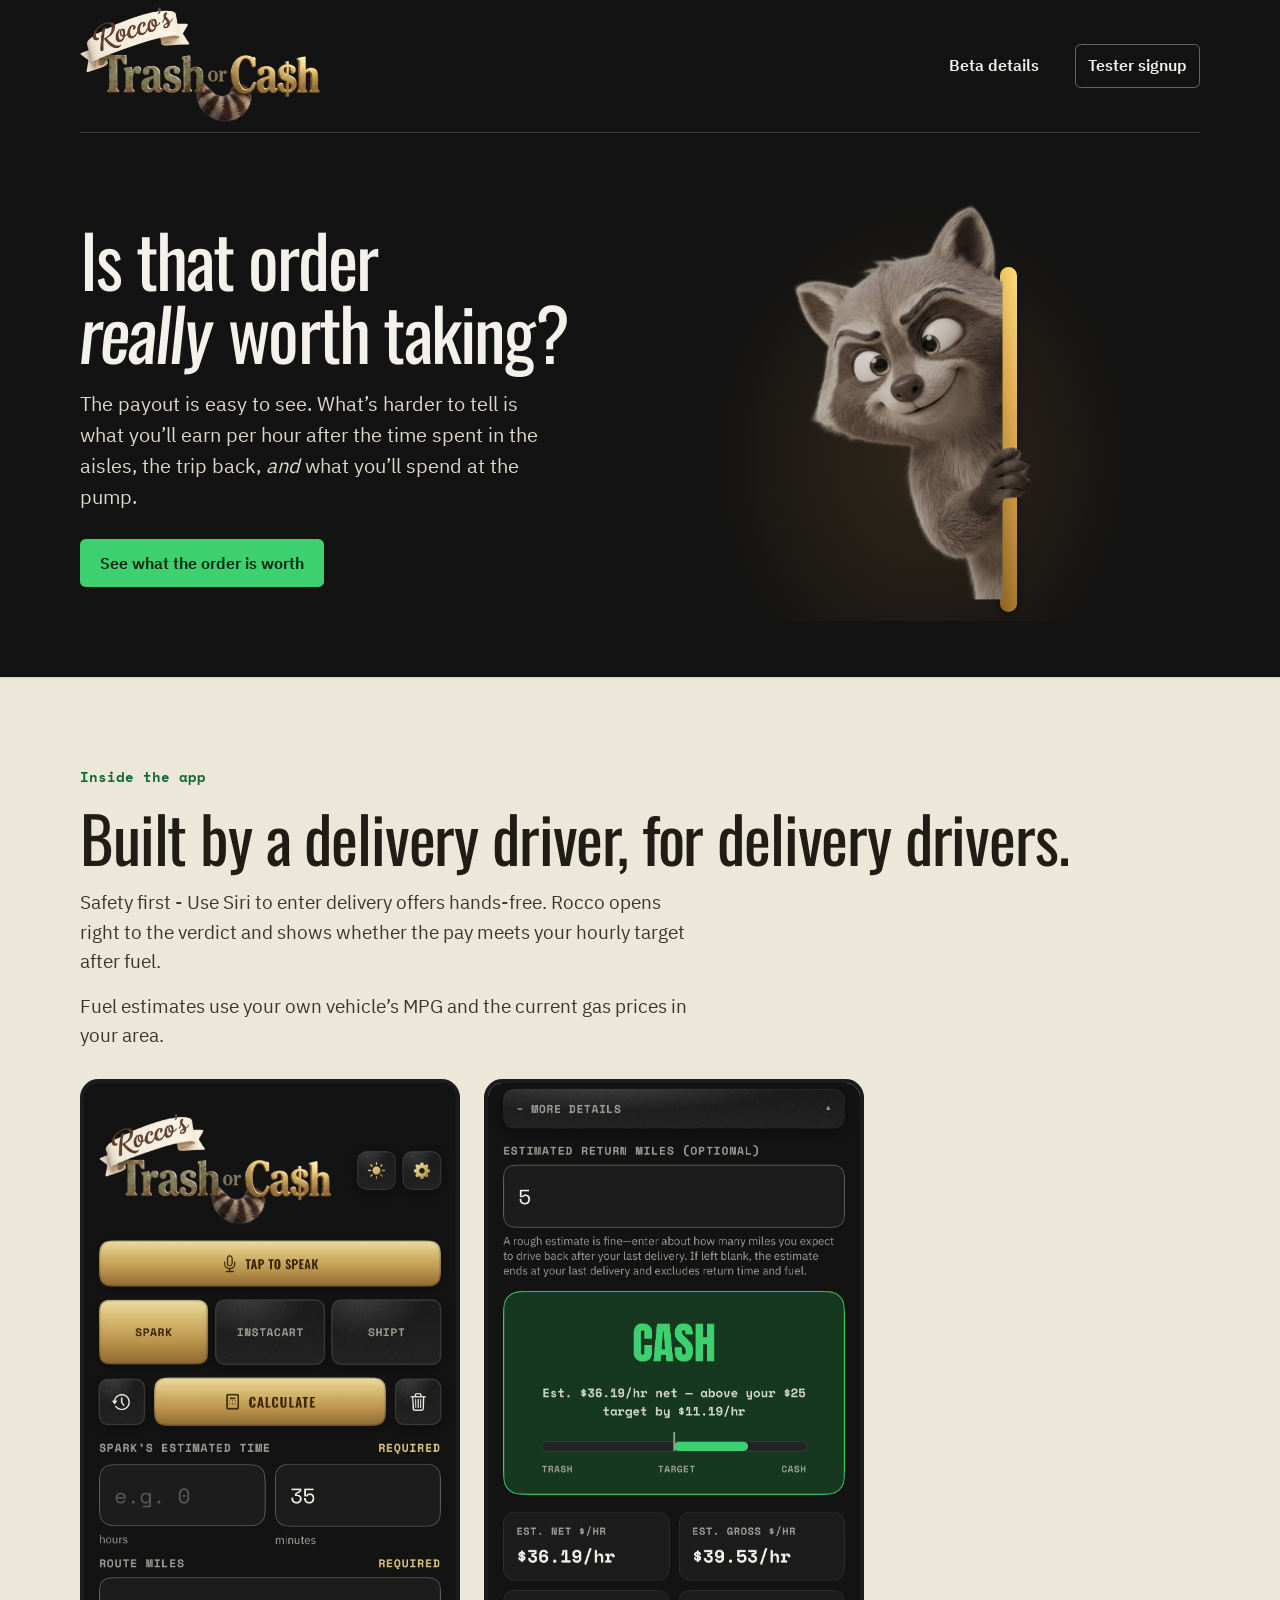
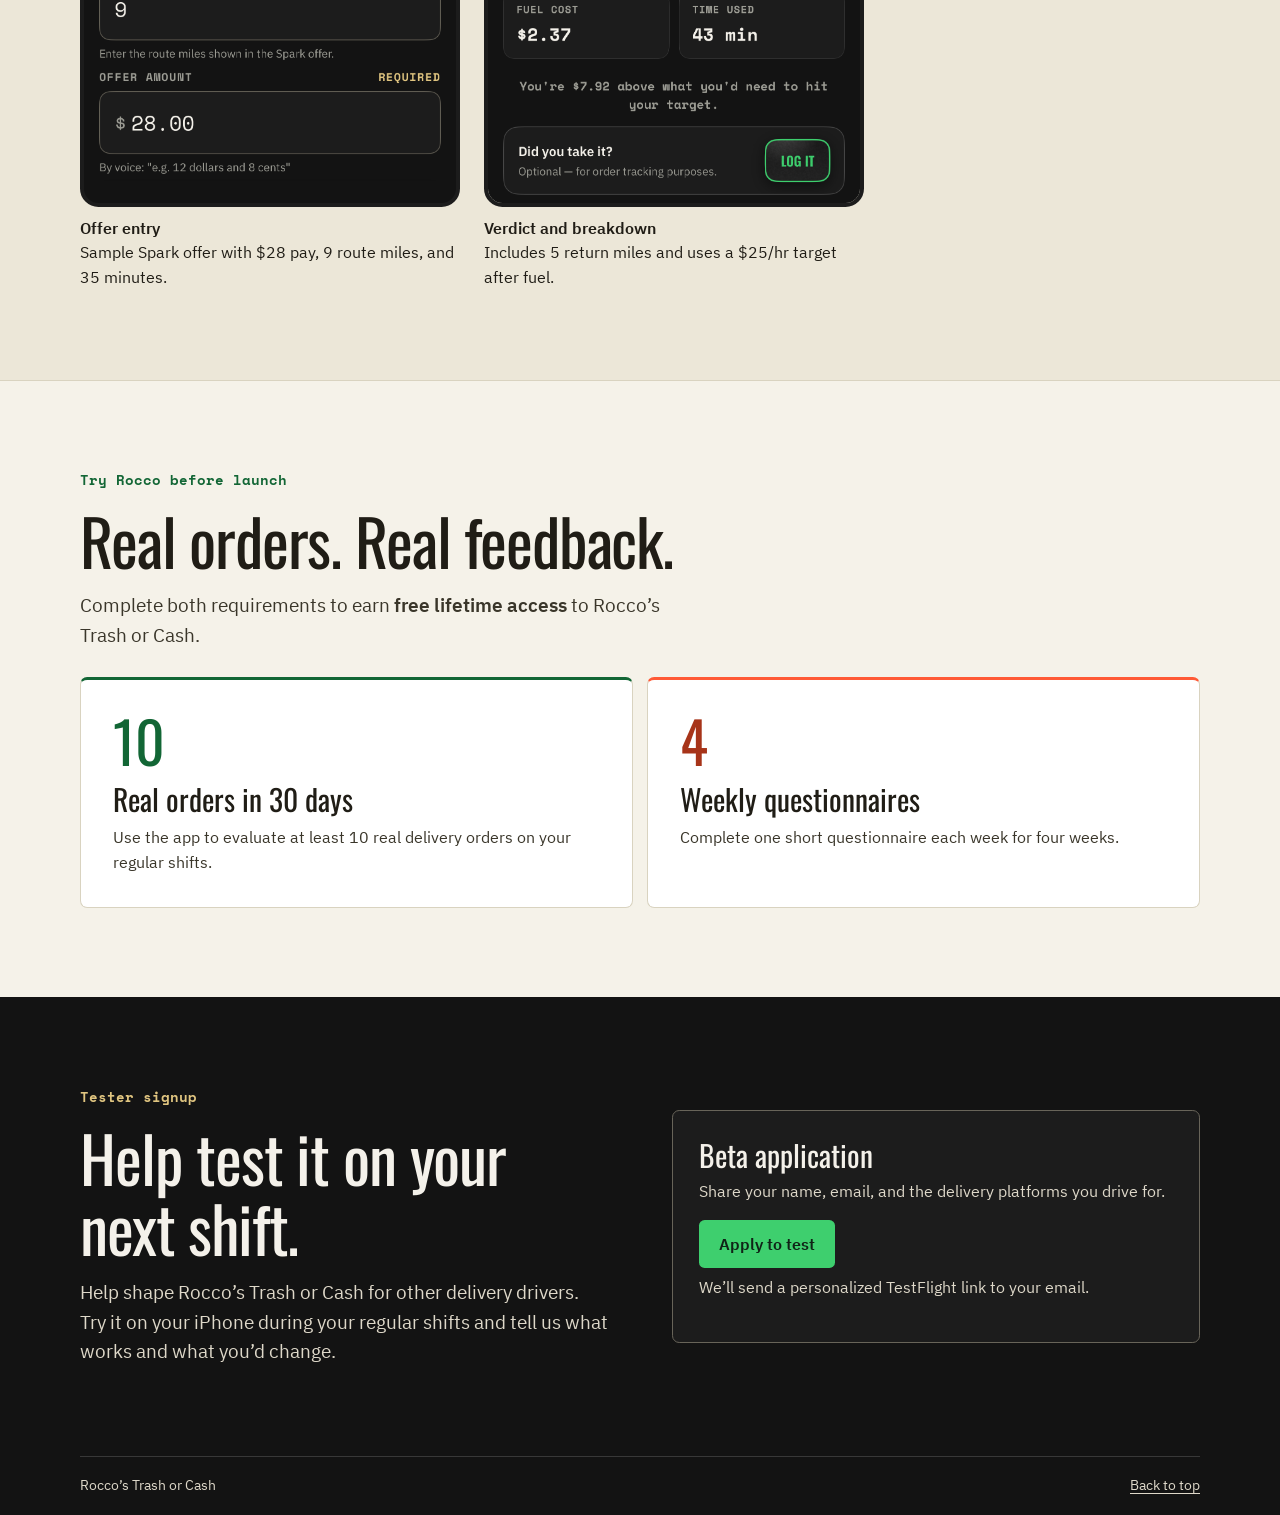
==== index.html @ 28feeef2 "Clarify the beta details navigation link" ====
<!doctype html>
<html lang="en">
<head>
  <meta charset="utf-8">
  <meta name="viewport" content="width=device-width, initial-scale=1">
  <meta name="description" content="Help test Rocco’s Trash or Cash, an iPhone app for delivery drivers weighing which orders are worth taking.">
  <meta name="theme-color" content="#131313">
  <link rel="icon" href="./rocco-avatar.png">
  <link rel="stylesheet" href="./styles.css">
  <title>Rocco’s Trash or Cash | iPhone Test Program</title>
</head>
<body>
  <a class="skip" href="#main">Skip to content</a>
  <header class="dark">
    <div class="wrap top">
      <a href="./" class="brand"><img src="./wordmark.png" width="902" height="441" alt="Rocco’s Trash or Cash"></a>
      <nav aria-label="Page navigation">
        <a class="nav-terms" href="#terms">Beta details</a>
        <a class="nav-signup" href="#signup">Tester signup</a>
      </nav>
    </div>
  </header>
  <main id="main">
    <section class="dark" aria-labelledby="hero-title">
      <div class="wrap hero">
        <div class="hero-copy">
          <h1 id="hero-title">Is that order<br> <em>really</em> worth taking?</h1>
          <p class="lead">The payout is easy to see. What’s harder to tell is what you’ll earn per hour after the time spent in the aisles, the trip back, <em>and</em> what you’ll spend at the pump.</p>
          <a class="button" href="#app-preview">See what the order is worth</a>
        </div>
        <div class="hero-art">
          <img src="./rocco-peek-side.png" width="1024" height="1024" alt="Rocco, the raccoon mascot, peeking around a vertical gold bar with a puzzled expression">
        </div>
      </div>
    </section>

    <section class="showcase" id="app-preview" aria-labelledby="showcase-title">
      <div class="wrap section-pad showcase-grid">
        <div>
          <p class="label">Inside the app</p>
          <h2 id="showcase-title">Built by a delivery driver, for delivery drivers.</h2>
          <p class="section-intro">Safety first - Use Siri to enter delivery offers hands-free. Rocco opens right to the verdict and shows whether the pay meets your hourly target after fuel.</p>
          <p class="section-intro">Fuel estimates use your own vehicle’s MPG and the current gas prices in your area.</p>
        </div>
        <div class="phones">
          <figure>
            <div class="phone">
              <img src="./spark-offer.png" width="1179" height="2556" loading="lazy" alt="Spark offer entry with a $28 offer, 9 route miles, and 35 minutes.">
            </div>
            <figcaption>Offer entry <span>Sample Spark offer with $28 pay, 9 route miles, and 35 minutes.</span></figcaption>
          </figure>
          <figure>
            <div class="phone">
              <img src="./spark-verdict.png" width="1179" height="2556" loading="lazy" alt="Cash verdict with estimated earnings of $36.19 per hour after fuel, $2.37 in fuel costs, and 43 minutes used.">
            </div>
            <figcaption>Verdict and breakdown <span>Includes 5 return miles and uses a $25/hr target after fuel.</span></figcaption>
          </figure>
        </div>
      </div>
    </section>

    <section class="terms" id="terms" aria-labelledby="terms-title">
      <div class="wrap section-pad">
        <p class="label">Try Rocco before launch</p>
        <h2 id="terms-title">Real orders. Real feedback.</h2>
        <p class="section-intro">Complete both requirements to earn <strong>free lifetime access</strong> to Rocco’s Trash or Cash.</p>
        <div class="commitments">
          <article>
            <p class="count">10</p>
            <h3>Real orders in 30 days</h3>
            <p>Use the app to evaluate at least 10 real delivery orders on your regular shifts.</p>
          </article>
          <article>
            <p class="count">4</p>
            <h3>Weekly questionnaires</h3>
            <p>Complete one short questionnaire each week for four weeks.</p>
          </article>
        </div>
      </div>
    </section>

    <section id="signup" class="dark" aria-labelledby="signup-title">
      <div class="wrap section-pad signup-grid">
        <div>
          <p class="label accent">Tester signup</p>
          <h2 id="signup-title">Help test it on your next shift.</h2>
          <p class="section-intro">Help shape Rocco’s Trash or Cash for other delivery drivers. Try it on your iPhone during your regular shifts and tell us what works and what you’d change.</p>
        </div>
        <div class="signup-card">
          <h3>Beta application</h3>
          <p>Share your name, email, and the delivery platforms you drive for.</p>
          <a class="button" href="https://docs.google.com/forms/d/e/1FAIpQLSfUEi7PlwBI4Fx4oh_HcCTYkeg28oQODmfSbU34LQNRHG_rFQ/viewform">Apply to test</a>
          <p>We’ll send a personalized TestFlight link to your email.</p>
        </div>
      </div>
    </section>

  </main>
  <footer class="dark">
    <div class="wrap footer">
      <span>Rocco’s Trash or Cash</span>
      <a href="#main">Back to top</a>
    </div>
  </footer>
</body>
</html>
---- styles.css ----
@font-face {
  font-family: "IBM Plex Sans";
  src: url("./IBMPlexSans-Regular.ttf") format("truetype");
  font-display: swap;
}
@font-face {
  font-family: "IBM Plex Sans";
  src: url("./IBMPlexSans-SemiBold.ttf") format("truetype");
  font-weight: 600;
  font-display: swap;
}
@font-face {
  font-family: Oswald;
  src: url("./Oswald-Regular.ttf") format("truetype");
  font-display: swap;
}
@font-face {
  font-family: "Space Mono";
  src: url("./SpaceMono-Bold.ttf") format("truetype");
  font-weight: 700;
  font-display: swap;
}
:root {
  --paper: #f5f2e9;
  --ink: #201d16;
  --muted: #3a362a;
  --line: #d9d3c0;
  --dark: #131313;
  --panel: #1c1c1c;
  --cash: #3ecf6e;
  --deep-green: #126635;
  --gold: #e0c580;
  --trash: #ff5a36;
  --display: Oswald, "Arial Narrow", sans-serif;
  --mono: "Space Mono", monospace;
}
*, *::before, *::after { box-sizing: border-box; }
body { margin: 0; color: var(--ink); background: var(--paper); font: 1rem/1.55 "IBM Plex Sans", system-ui, sans-serif; }
img { display: block; max-width: 100%; height: auto; }
a { color: inherit; text-underline-offset: .22em; }
a:focus-visible { outline: 3px solid #b8790a; outline-offset: 5px; }
.skip { position: absolute; z-index: 2; top: .5rem; left: .5rem; transform: translateY(-150%); background: var(--paper); padding: .65rem; }
.skip:focus { transform: none; }
.wrap { width: min(100% - 2.5rem, 70rem); margin-inline: auto; }
.dark { background: var(--dark); color: #f4f1ea; }
.top, .footer { display: flex; align-items: center; justify-content: space-between; gap: 1rem; }
.top { min-height: 5.4rem; padding-block: .45rem; border-bottom: 1px solid #383838; }
.brand { flex-shrink: 0; width: clamp(8.75rem, 42vw, 15rem); }
nav { display: flex; align-items: center; gap: clamp(1rem, 3vw, 2.25rem); font-weight: 600; }
nav a { text-decoration: none; }
nav a:hover { text-decoration: underline; }
.nav-signup { border: 1px solid #686459; border-radius: .35rem; padding: .54rem .75rem; white-space: nowrap; }
.nav-terms { display: none; }
.hero { display: grid; align-items: center; padding-block: 2.8rem 1rem; }
.hero-copy { position: relative; z-index: 1; }
.label { font: 700 .875rem/1.45 var(--mono); color: var(--deep-green); margin: 0 0 .9rem; }
.accent { color: var(--gold); }
h1, h2, h3 { font-family: var(--display); font-weight: 400; margin: 0; }
h1 { font-size: clamp(2.4rem, 6vw, 4.5rem); line-height: 1.015; letter-spacing: -.025em; }
h1 em { font-style: normal; font-synthesis: none; display: inline-block; transform: skewX(-6deg); margin-inline-end: .04em; }
h2 { font-size: clamp(2.25rem, 5.7vw, 4rem); line-height: 1.1; letter-spacing: -.018em; }
h3 { font-size: clamp(1.45rem, 3vw, 1.85rem); line-height: 1.2; }
.lead { max-width: 29rem; font-size: clamp(1.05rem, 2.5vw, 1.25rem); color: #ded8c9; margin: 1.25rem 0 1.7rem; }
.button { display: inline-flex; min-height: 3rem; align-items: center; justify-content: center; padding: .7rem 1.25rem; background: var(--cash); color: #102317; font-weight: 600; text-decoration: none; border-radius: .35rem; }
.button:hover { background: #7de79d; }
.hero-note { color: #d5cbb1; font-size: .875rem; margin: .8rem 0 0; }
.hero-art { position: relative; overflow: clip; justify-self: center; width: min(100%, 17rem); transform: scaleX(-1); background: radial-gradient(ellipse at 52% 62%, #30271a 0%, #211c16 38%, transparent 68%); }
/* Align the vertical bar behind the edge of the side-peeking pose. */
.hero-art::before {
  content: "";
  position: absolute;
  top: 18%;
  bottom: 2%;
  left: 30%;
  width: 4%;
  border-radius: 100vw;
  background: linear-gradient(100deg, #ffdd77, #d4a24a 45%, #8a611f);
  box-shadow: 0 2px 6px #0008;
}
.hero-art img { position: relative; transform: translate(22%, -5%); filter: brightness(.85); }
.section-pad { padding-block: clamp(3rem, 7vw, 5.6rem); }
.section-intro { color: var(--muted); font-size: clamp(1rem, 2.4vw, 1.18rem); max-width: 39rem; margin: 1rem 0 0; }
.dark .section-intro { color: #ded8c9; }
.commitments { display: grid; gap: .85rem; margin-top: 1.7rem; }
.commitments article { background: #fff; border: 1px solid var(--line); border-top: 3px solid var(--deep-green); padding: clamp(1.1rem, 3vw, 2rem); border-radius: .45rem; }
.commitments article + article { border-top-color: var(--trash); }
.commitments article p:last-child { margin: .5rem 0 0; color: var(--muted); }
.count { font: 400 3.6rem/1 var(--display); color: var(--deep-green); margin: 0 0 .75rem; }
.commitments article + article .count { color: #a73419; }
.showcase { background: #ece7d8; border-block: 1px solid var(--line); }
.showcase-grid, .signup-grid { display: grid; gap: 1.8rem; }
.signup-grid { align-items: center; }
.phones { display: grid; gap: 1.5rem; width: 100%; max-width: 49rem; }
figure { margin: 0; }
.phone { overflow: hidden; border: 4px solid #1c1c1c; border-radius: 1.15rem; background: #131313; }
.phone img { width: 100%; margin-block: -13% -10.4%; }
.phones figure:first-child img { clip-path: inset(0 1.6% 7.5% 0); }
figcaption { font-weight: 600; margin-top: .55rem; }
figcaption span { display: block; font-weight: 400; }
.signup-card { background: var(--panel); border: 1px solid #686459; border-radius: .45rem; padding: 1.15rem; }
.signup-card p { margin: .4rem 0 1rem; color: #ded8c9; }
.footer { border-top: 1px solid #383838; padding-block: 1.15rem; color: #ded8c9; font-size: .875rem; }
@media (min-width: 36rem) {
  .nav-terms { display: inline; }
  .phones { grid-template-columns: repeat(2, minmax(0, 1fr)); }
  .commitments { grid-template-columns: repeat(2, minmax(0, 1fr)); }
}
@media (min-width: 52rem) {
  .wrap { width: min(100% - 5rem, 70rem); }
  .hero { grid-template-columns: 1.08fr 1fr; min-height: 34rem; padding-block: 2.1rem; }
  .hero-art { width: min(100%, 27rem); }
  .signup-grid { grid-template-columns: 1fr 1fr; gap: 4rem; }
  .signup-card { padding: 1.65rem; }
}
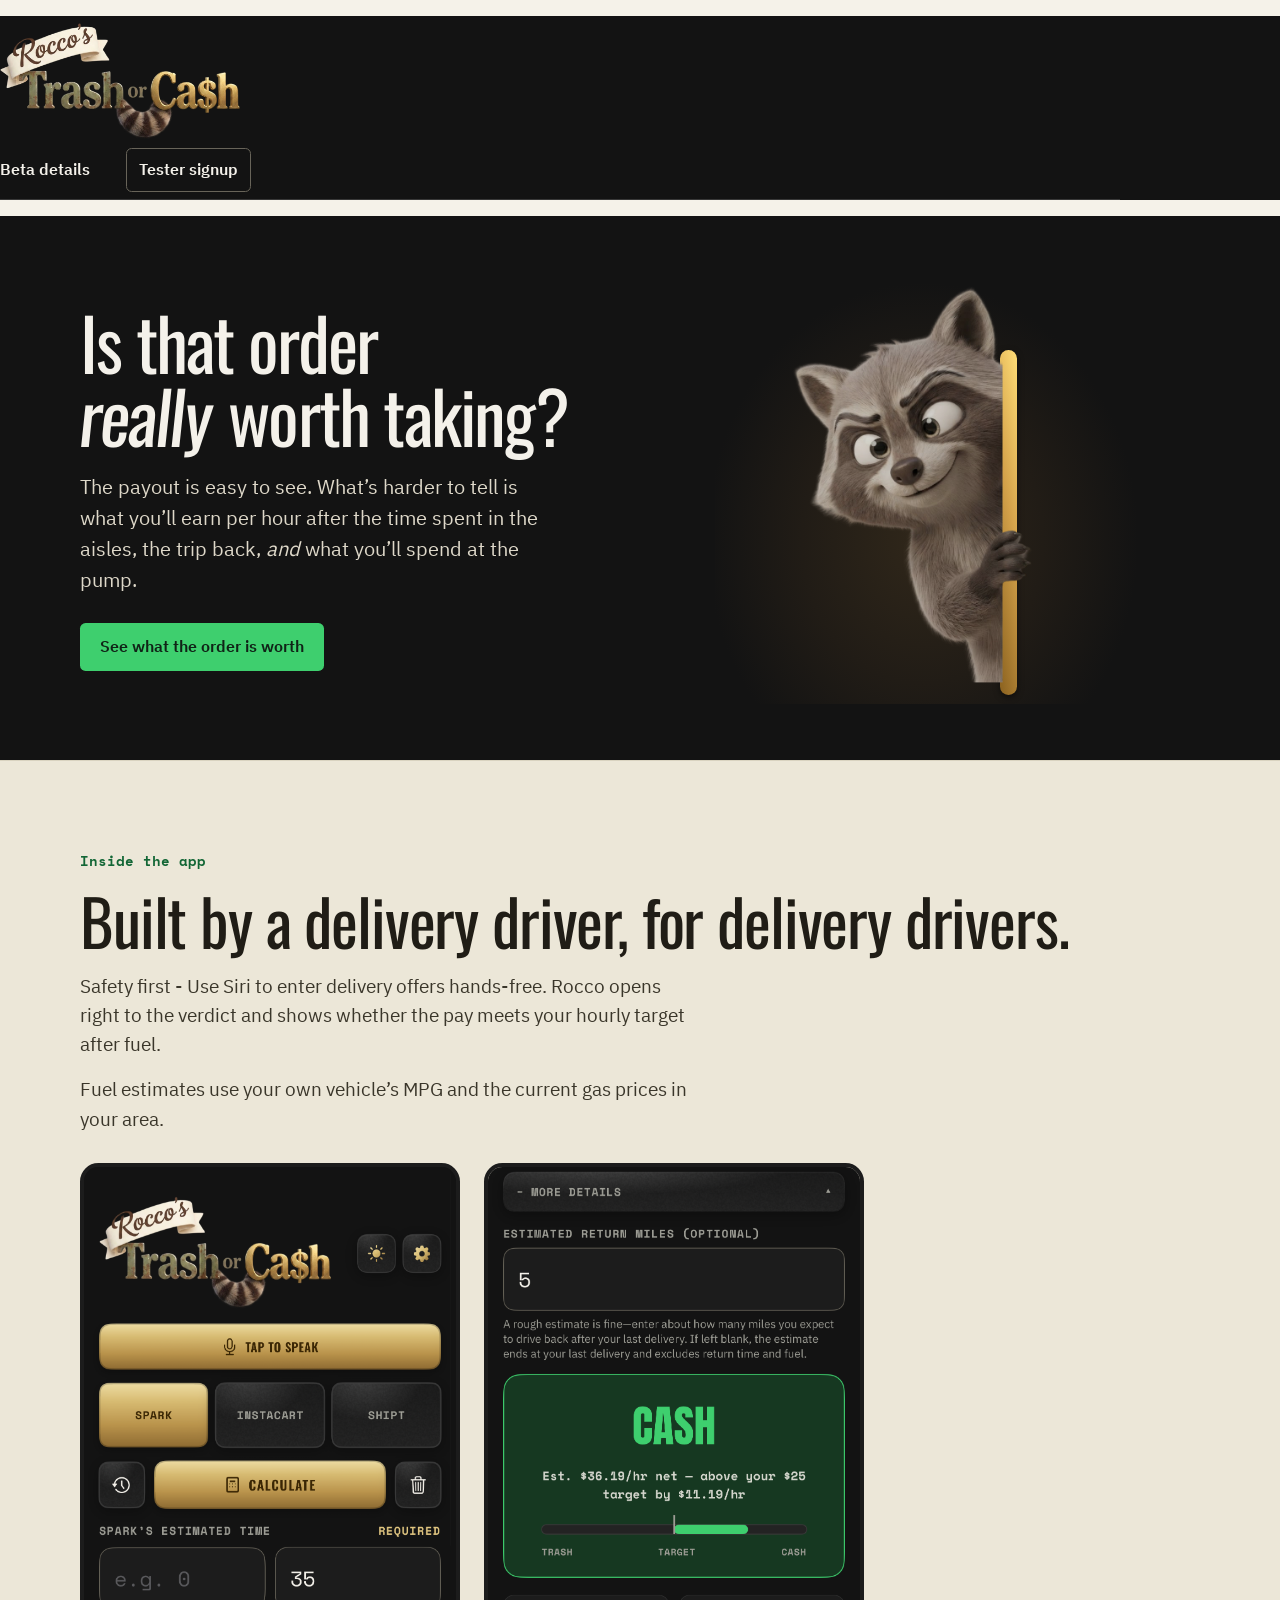
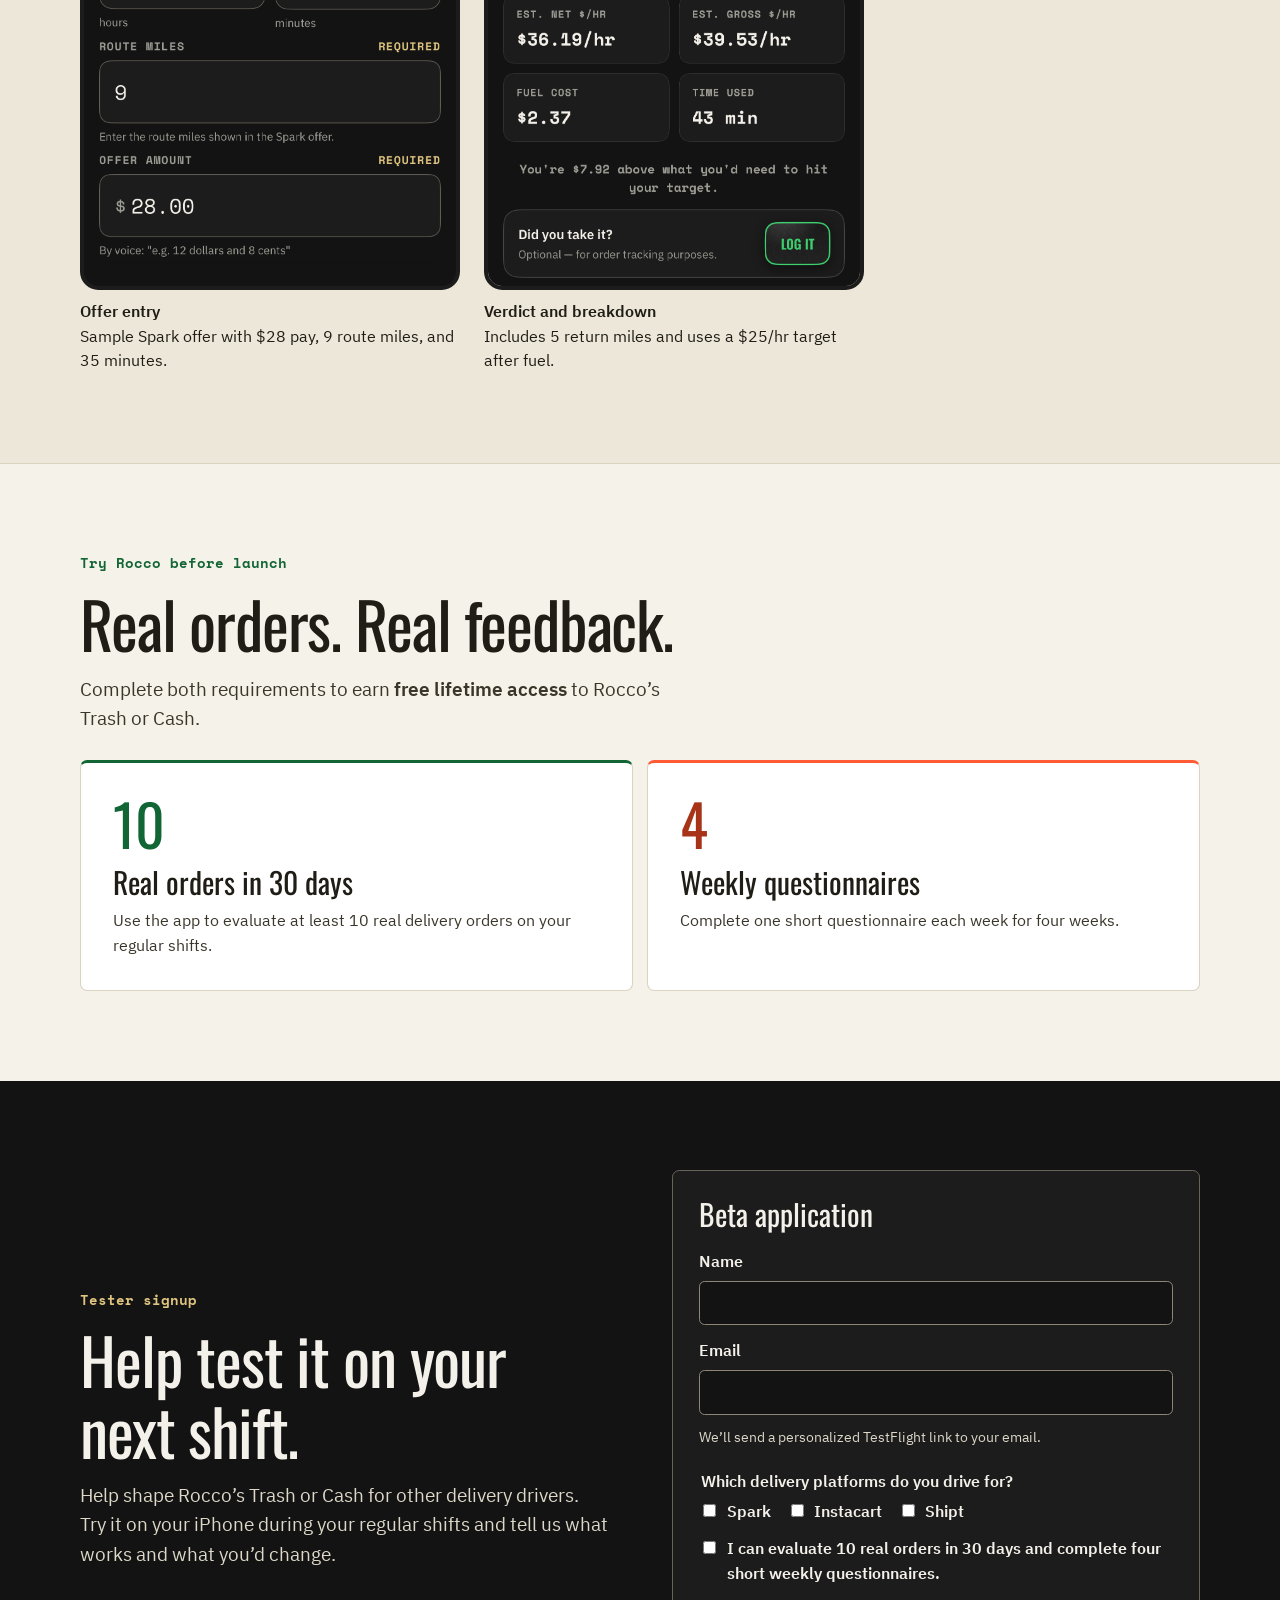
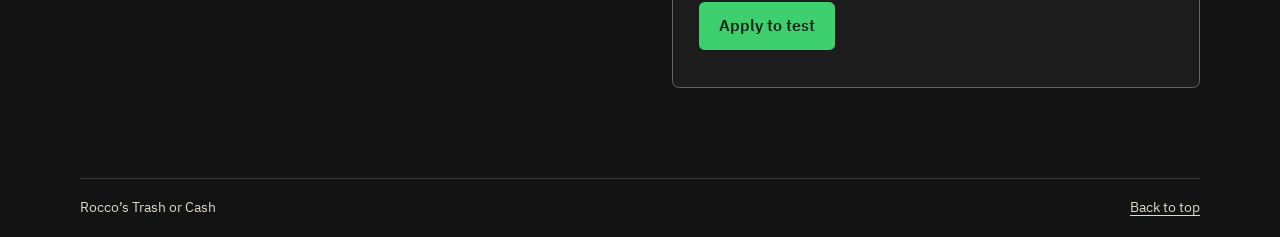
==== commit bda47fb4: "Move beta signup onto the Rocco site" ====
--- a/index.html
+++ b/index.html
@@ -3,11 +3,21 @@
 <head>
   <meta charset="utf-8">
   <meta name="viewport" content="width=device-width, initial-scale=1">
-  <meta name="description" content="Help test Rocco’s Trash or Cash, an iPhone app for delivery drivers weighing which orders are worth taking.">
   <meta name="theme-color" content="#131313">
   <link rel="icon" href="./rocco-avatar.png">
   <link rel="stylesheet" href="./styles.css">
-  <title>Rocco’s Trash or Cash | iPhone Test Program</title>
+  <meta name="description" content="See what delivery offers are worth after fuel. An iPhone app built by a delivery driver, for delivery drivers.">
+  <meta property="og:type" content="website">
+  <meta property="og:site_name" content="Rocco’s Trash or Cash">
+  <meta property="og:title" content="Rocco’s Trash or Cash">
+  <meta property="og:description" content="See what delivery offers are worth after fuel. An iPhone app built by a delivery driver, for delivery drivers.">
+  <meta property="og:url" content="https://roccostrashorcash.com/">
+  <meta property="og:image" content="https://roccostrashorcash.com/rocco-share.jpg">
+  <meta property="og:image:width" content="1200">
+  <meta property="og:image:height" content="630">
+  <meta property="og:image:alt" content="The full Rocco’s Trash or Cash logo on a charcoal background">
+  <meta name="twitter:card" content="summary_large_image">
+  <title>Rocco’s Trash or Cash</title>
 </head>
 <body>
   <a class="skip" href="#main">Skip to content</a>
@@ -86,12 +96,30 @@
           <h2 id="signup-title">Help test it on your next shift.</h2>
           <p class="section-intro">Help shape Rocco’s Trash or Cash for other delivery drivers. Try it on your iPhone during your regular shifts and tell us what works and what you’d change.</p>
         </div>
-        <div class="signup-card">
-          <h3>Beta application</h3>
-          <p>Share your name, email, and the delivery platforms you drive for.</p>
-          <a class="button" href="https://docs.google.com/forms/d/e/1FAIpQLSfUEi7PlwBI4Fx4oh_HcCTYkeg28oQODmfSbU34LQNRHG_rFQ/viewform">Apply to test</a>
-          <p>We’ll send a personalized TestFlight link to your email.</p>
-        </div>
+        <form class="signup-card signup-form" action="https://formspree.io/f/xaeojzqr" method="post" aria-labelledby="application-title">
+          <h3 id="application-title">Beta application</h3>
+          <div class="application-fields">
+            <label for="applicant-name">Name</label>
+            <input id="applicant-name" name="name" autocomplete="name" required>
+            <label for="applicant-email">Email</label>
+            <input id="applicant-email" name="email" type="email" autocomplete="email" aria-describedby="email-note" required>
+            <p class="field-note" id="email-note">We’ll send a personalized TestFlight link to your email.</p>
+            <fieldset>
+              <legend>Which delivery platforms do you drive for?</legend>
+              <div class="platform-options">
+                <label><input type="checkbox" name="platforms" value="Spark"> Spark</label>
+                <label><input type="checkbox" name="platforms" value="Instacart"> Instacart</label>
+                <label><input type="checkbox" name="platforms" value="Shipt"> Shipt</label>
+              </div>
+            </fieldset>
+            <label class="commitment-check">
+              <input type="checkbox" name="testing_commitment" value="confirmed" required>
+              <span>I can evaluate 10 real orders in 30 days and complete four short weekly questionnaires.</span>
+            </label>
+          </div>
+          <button class="button" type="submit">Apply to test</button>
+          <p class="field-note" role="status"></p>
+        </form>
       </div>
     </section>
 
@@ -102,5 +130,42 @@
       <a href="#main">Back to top</a>
     </div>
   </footer>
+  <script>
+    const application = document.querySelector('.signup-form');
+    const submitButton = application.querySelector('button[type="submit"]');
+    const status = application.querySelector('[role="status"]');
+    const platforms = Array.from(application.querySelectorAll('input[name="platforms"]'));
+
+    for (const platform of platforms) {
+      platform.addEventListener('change', () => platforms[0].setCustomValidity(''));
+    }
+
+    application.addEventListener('submit', async (event) => {
+      event.preventDefault();
+      if (submitButton.disabled) return;
+      if (!platforms.some((platform) => platform.checked)) {
+        platforms[0].setCustomValidity('Choose at least one delivery platform.');
+        platforms[0].reportValidity();
+        return;
+      }
+
+      submitButton.disabled = true;
+      status.textContent = 'Sending your application…';
+      try {
+        const response = await fetch(application.action, {
+          method: 'POST',
+          body: new FormData(application),
+          headers: { Accept: 'application/json' },
+        });
+        if (!response.ok) throw new Error('Application submission failed');
+        application.reset();
+        status.textContent = 'Thanks! Your application was received.';
+      } catch {
+        status.textContent = 'We couldn’t confirm receipt. Please try again in a moment.';
+      } finally {
+        submitButton.disabled = false;
+      }
+    });
+  </script>
 </body>
 </html>
--- a/styles.css
+++ b/styles.css
@@ -43,7 +43,28 @@
 .skip:focus { transform: none; }
 .wrap { width: min(100% - 2.5rem, 70rem); margin-inline: auto; }
 .dark { background: var(--dark); color: #f4f1ea; }
-.top, .footer { display: flex; align-items: center; justify-content: space-between; gap: 1rem; }
+.top, .signup-form .application-fields { display: grid; gap: .45rem; margin: 1rem 0; }
+.signup-form label, .signup-form legend { font-weight: 600; }
+.signup-form input:not([type="checkbox"]) {
+  width: 100%;
+  min-height: 2.75rem;
+  margin-bottom: .35rem;
+  padding: .55rem .7rem;
+  border: 1px solid #8e8576;
+  border-radius: .35rem;
+  background: var(--dark);
+  color: inherit;
+  font: inherit;
+}
+.signup-form .field-note { margin: 0 0 .5rem; font-size: .875rem; }
+.signup-form fieldset { min-width: 0; border: 0; padding: 0; margin: .3rem 0; }
+.platform-options { display: flex; flex-wrap: wrap; gap: .25rem 1rem; margin-top: .35rem; }
+.platform-options label, .commitment-check { display: flex; align-items: baseline; gap: .45rem; }
+.signup-form input[type="checkbox"] { accent-color: var(--cash); flex: none; }
+.signup-form .button { border: 0; font: inherit; font-weight: 600; }
+.signup-form .button:disabled { background: #383838; color: #ded8c9; }
+.signup-form .button + .field-note { margin-top: .7rem; }
+.footer { display: flex; align-items: center; justify-content: space-between; gap: 1rem; }
 .top { min-height: 5.4rem; padding-block: .45rem; border-bottom: 1px solid #383838; }
 .brand { flex-shrink: 0; width: clamp(8.75rem, 42vw, 15rem); }
 nav { display: flex; align-items: center; gap: clamp(1rem, 3vw, 2.25rem); font-weight: 600; }
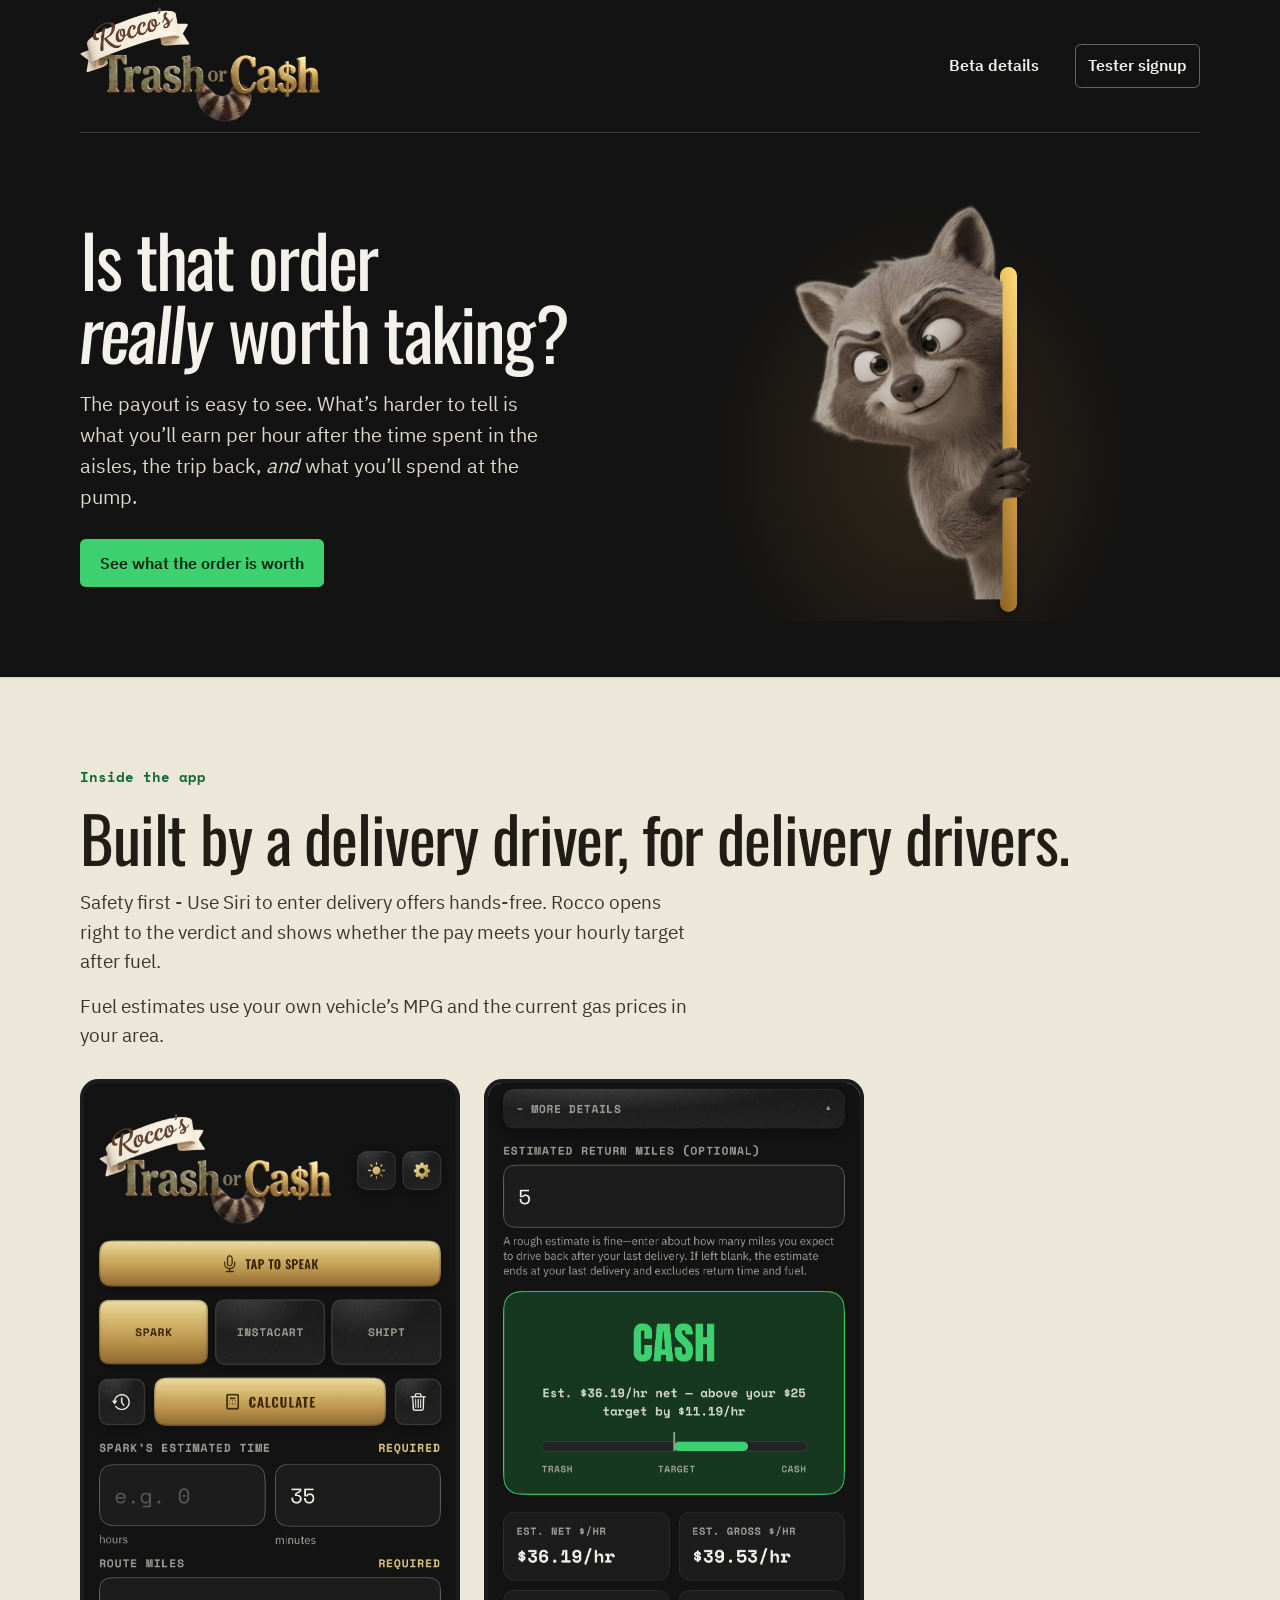
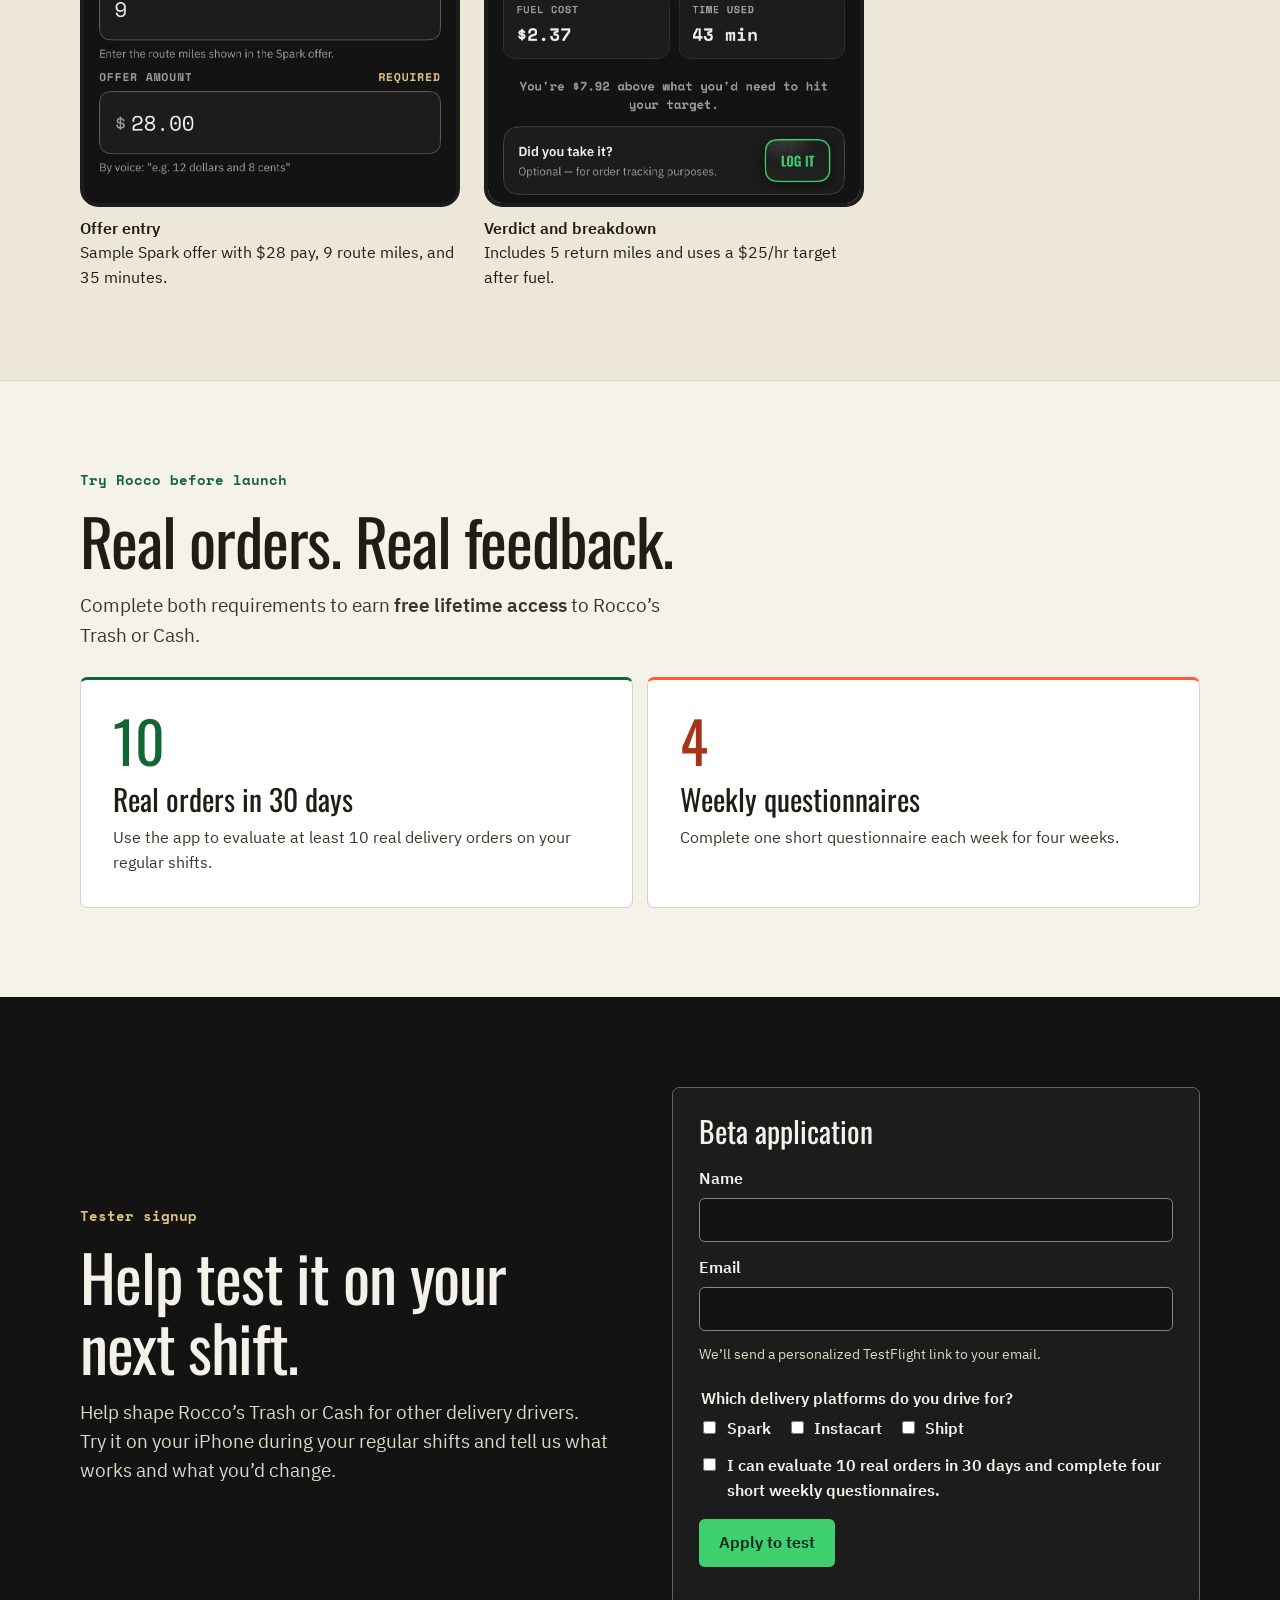
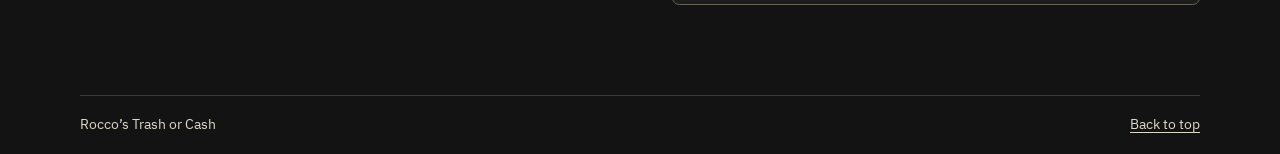
==== commit 6c82d43e: "Restore the header navigation layout" ====
--- a/index.html
+++ b/index.html
@@ -5,7 +5,7 @@
   <meta name="viewport" content="width=device-width, initial-scale=1">
   <meta name="theme-color" content="#131313">
   <link rel="icon" href="./rocco-avatar.png">
-  <link rel="stylesheet" href="./styles.css">
+  <link rel="stylesheet" href="./styles.css?v=2">
   <meta name="description" content="See what delivery offers are worth after fuel. An iPhone app built by a delivery driver, for delivery drivers.">
   <meta property="og:type" content="website">
   <meta property="og:site_name" content="Rocco’s Trash or Cash">
--- a/styles.css
+++ b/styles.css
@@ -43,28 +43,7 @@
 .skip:focus { transform: none; }
 .wrap { width: min(100% - 2.5rem, 70rem); margin-inline: auto; }
 .dark { background: var(--dark); color: #f4f1ea; }
-.top, .signup-form .application-fields { display: grid; gap: .45rem; margin: 1rem 0; }
-.signup-form label, .signup-form legend { font-weight: 600; }
-.signup-form input:not([type="checkbox"]) {
-  width: 100%;
-  min-height: 2.75rem;
-  margin-bottom: .35rem;
-  padding: .55rem .7rem;
-  border: 1px solid #8e8576;
-  border-radius: .35rem;
-  background: var(--dark);
-  color: inherit;
-  font: inherit;
-}
-.signup-form .field-note { margin: 0 0 .5rem; font-size: .875rem; }
-.signup-form fieldset { min-width: 0; border: 0; padding: 0; margin: .3rem 0; }
-.platform-options { display: flex; flex-wrap: wrap; gap: .25rem 1rem; margin-top: .35rem; }
-.platform-options label, .commitment-check { display: flex; align-items: baseline; gap: .45rem; }
-.signup-form input[type="checkbox"] { accent-color: var(--cash); flex: none; }
-.signup-form .button { border: 0; font: inherit; font-weight: 600; }
-.signup-form .button:disabled { background: #383838; color: #ded8c9; }
-.signup-form .button + .field-note { margin-top: .7rem; }
-.footer { display: flex; align-items: center; justify-content: space-between; gap: 1rem; }
+.top, .footer { display: flex; align-items: center; justify-content: space-between; gap: 1rem; }
 .top { min-height: 5.4rem; padding-block: .45rem; border-bottom: 1px solid #383838; }
 .brand { flex-shrink: 0; width: clamp(8.75rem, 42vw, 15rem); }
 nav { display: flex; align-items: center; gap: clamp(1rem, 3vw, 2.25rem); font-weight: 600; }
@@ -120,6 +99,27 @@
 figcaption span { display: block; font-weight: 400; }
 .signup-card { background: var(--panel); border: 1px solid #686459; border-radius: .45rem; padding: 1.15rem; }
 .signup-card p { margin: .4rem 0 1rem; color: #ded8c9; }
+.signup-form .application-fields { display: grid; gap: .45rem; margin: 1rem 0; }
+.signup-form label, .signup-form legend { font-weight: 600; }
+.signup-form input:not([type="checkbox"]) {
+  width: 100%;
+  min-height: 2.75rem;
+  margin-bottom: .35rem;
+  padding: .55rem .7rem;
+  border: 1px solid #8e8576;
+  border-radius: .35rem;
+  background: var(--dark);
+  color: inherit;
+  font: inherit;
+}
+.signup-form .field-note { margin: 0 0 .5rem; font-size: .875rem; }
+.signup-form fieldset { min-width: 0; border: 0; padding: 0; margin: .3rem 0; }
+.platform-options { display: flex; flex-wrap: wrap; gap: .25rem 1rem; margin-top: .35rem; }
+.platform-options label, .commitment-check { display: flex; align-items: baseline; gap: .45rem; }
+.signup-form input[type="checkbox"] { accent-color: var(--cash); flex: none; }
+.signup-form .button { border: 0; font: inherit; font-weight: 600; }
+.signup-form .button:disabled { background: #383838; color: #ded8c9; }
+.signup-form .button + .field-note { margin-top: .7rem; }
 .footer { border-top: 1px solid #383838; padding-block: 1.15rem; color: #ded8c9; font-size: .875rem; }
 @media (min-width: 36rem) {
   .nav-terms { display: inline; }
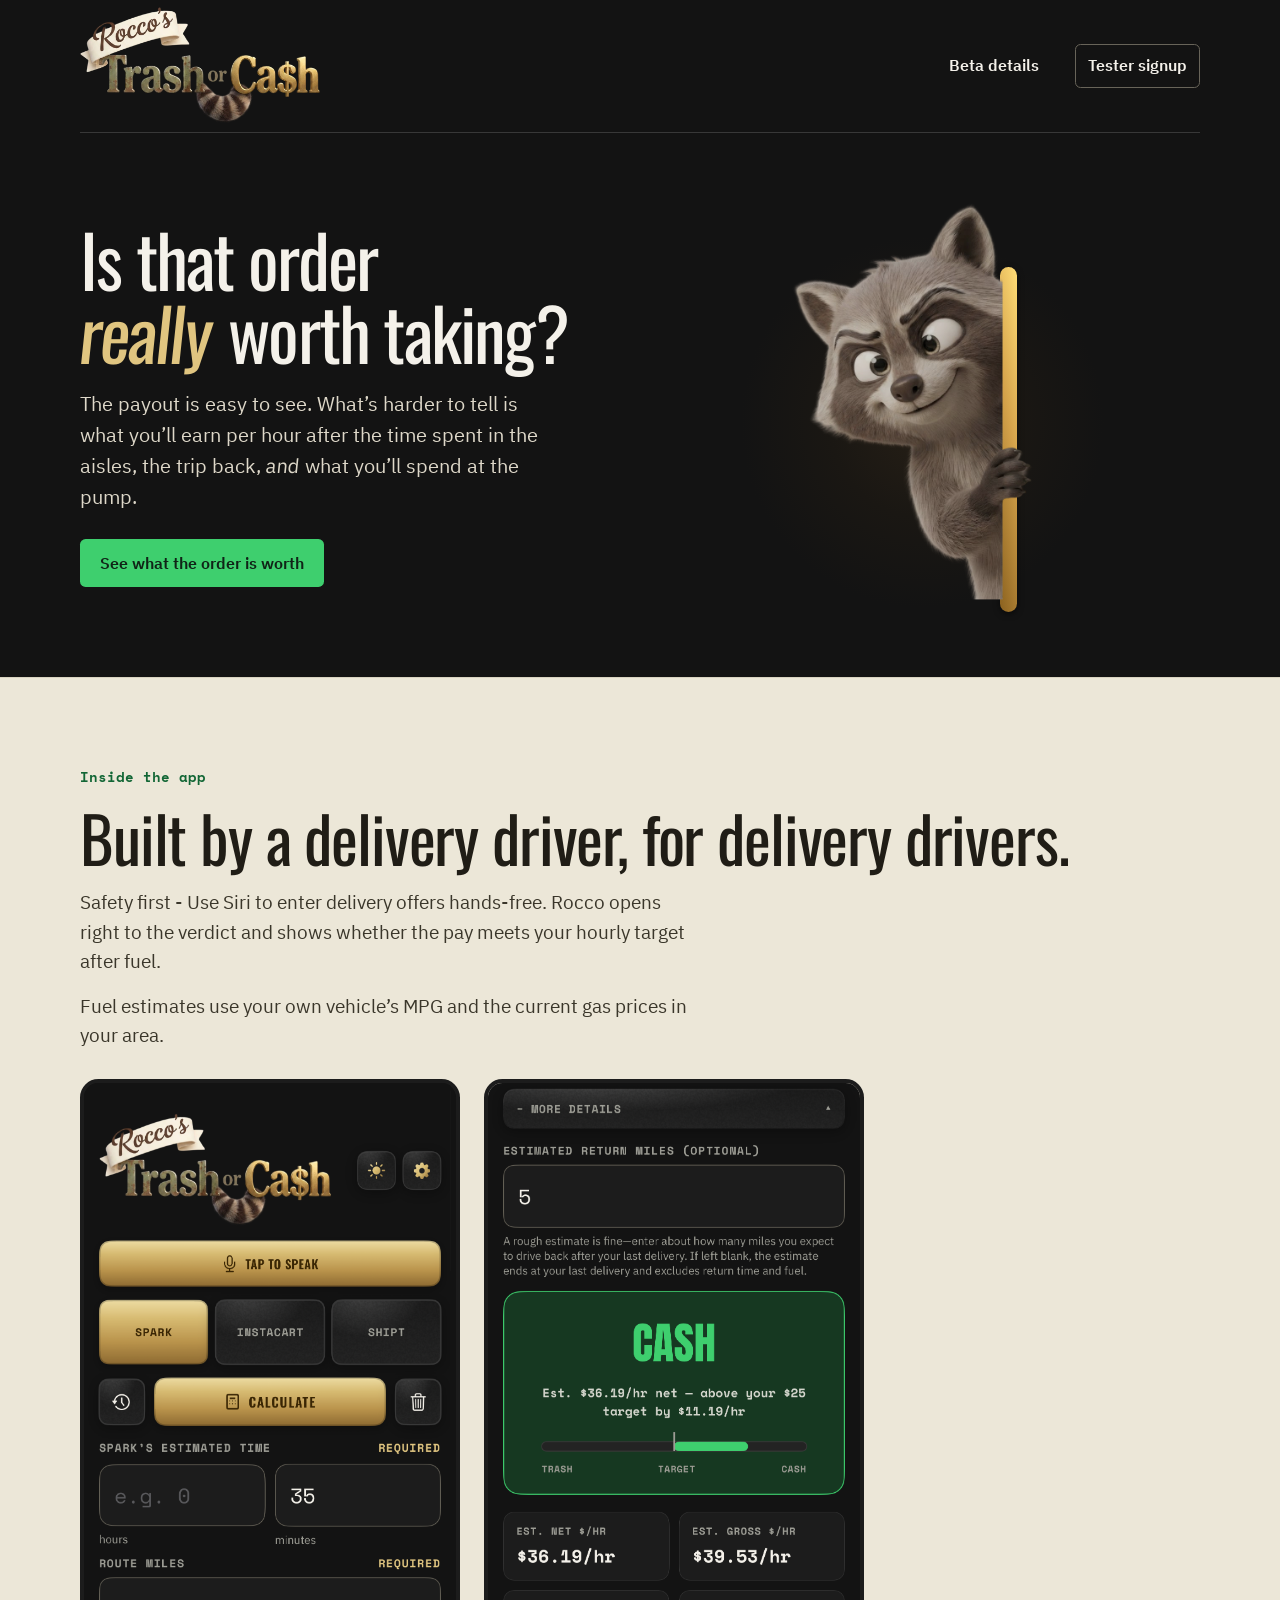
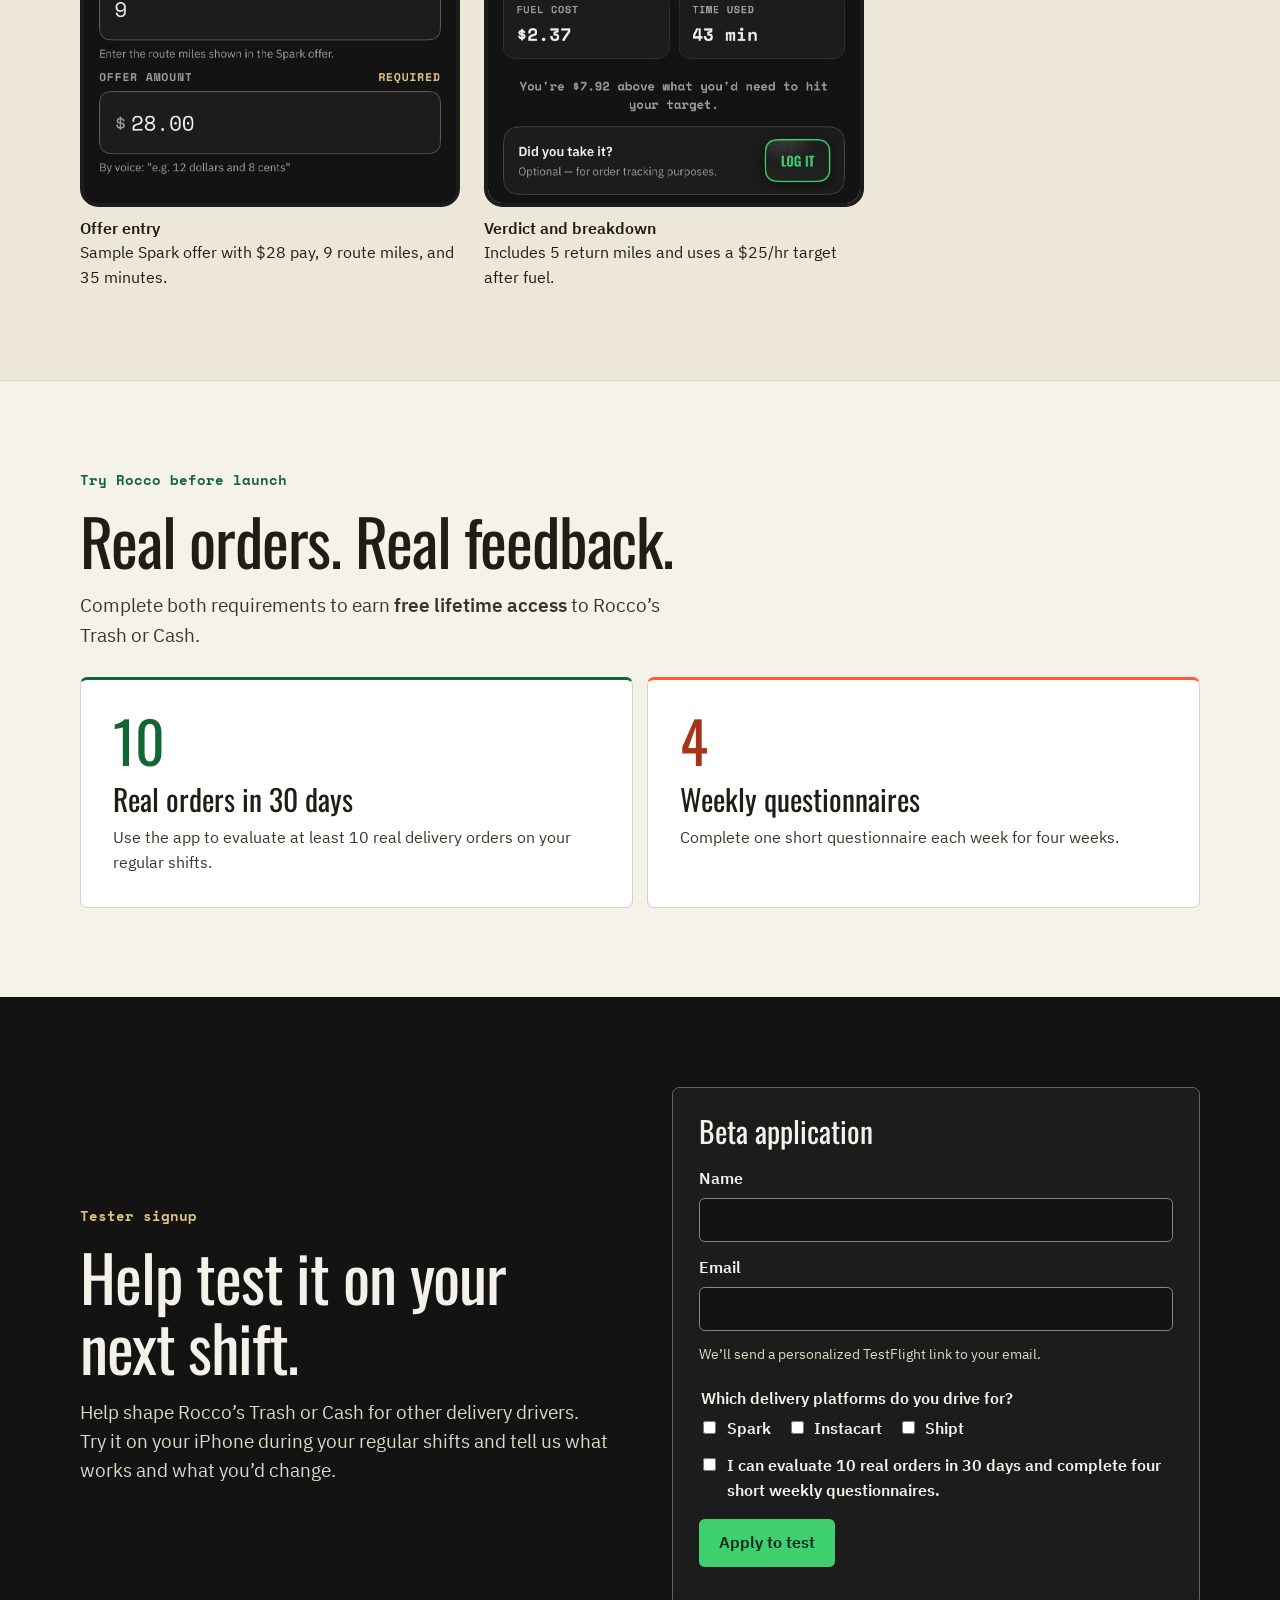
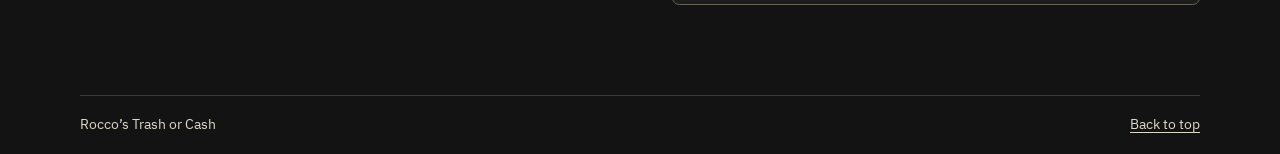
==== commit 7da14406: "Match the gold card headline and soften hero lighting" ====
--- a/index.html
+++ b/index.html
@@ -5,7 +5,7 @@
   <meta name="viewport" content="width=device-width, initial-scale=1">
   <meta name="theme-color" content="#131313">
   <link rel="icon" href="./rocco-avatar.png">
-  <link rel="stylesheet" href="./styles.css?v=2">
+  <link rel="stylesheet" href="./styles.css?v=4">
   <meta name="description" content="See what delivery offers are worth after fuel. An iPhone app built by a delivery driver, for delivery drivers.">
   <meta property="og:type" content="website">
   <meta property="og:site_name" content="Rocco’s Trash or Cash">
--- a/styles.css
+++ b/styles.css
@@ -50,21 +50,21 @@
 nav a { text-decoration: none; }
 nav a:hover { text-decoration: underline; }
 .nav-signup { border: 1px solid #686459; border-radius: .35rem; padding: .54rem .75rem; white-space: nowrap; }
-.nav-terms { display: none; }
 .hero { display: grid; align-items: center; padding-block: 2.8rem 1rem; }
 .hero-copy { position: relative; z-index: 1; }
 .label { font: 700 .875rem/1.45 var(--mono); color: var(--deep-green); margin: 0 0 .9rem; }
 .accent { color: var(--gold); }
 h1, h2, h3 { font-family: var(--display); font-weight: 400; margin: 0; }
 h1 { font-size: clamp(2.4rem, 6vw, 4.5rem); line-height: 1.015; letter-spacing: -.025em; }
-h1 em { font-style: normal; font-synthesis: none; display: inline-block; transform: skewX(-6deg); margin-inline-end: .04em; }
+.hero-copy em { font-style: normal; font-synthesis: none; display: inline-block; transform: skewX(-6deg); }
+h1 em { color: var(--gold); margin-inline-end: .04em; }
 h2 { font-size: clamp(2.25rem, 5.7vw, 4rem); line-height: 1.1; letter-spacing: -.018em; }
 h3 { font-size: clamp(1.45rem, 3vw, 1.85rem); line-height: 1.2; }
 .lead { max-width: 29rem; font-size: clamp(1.05rem, 2.5vw, 1.25rem); color: #ded8c9; margin: 1.25rem 0 1.7rem; }
 .button { display: inline-flex; min-height: 3rem; align-items: center; justify-content: center; padding: .7rem 1.25rem; background: var(--cash); color: #102317; font-weight: 600; text-decoration: none; border-radius: .35rem; }
 .button:hover { background: #7de79d; }
 .hero-note { color: #d5cbb1; font-size: .875rem; margin: .8rem 0 0; }
-.hero-art { position: relative; overflow: clip; justify-self: center; width: min(100%, 17rem); transform: scaleX(-1); background: radial-gradient(ellipse at 52% 62%, #30271a 0%, #211c16 38%, transparent 68%); }
+.hero-art { position: relative; overflow: clip; justify-self: center; width: min(100%, 17rem); transform: scaleX(-1); background: radial-gradient(ellipse 42% 43% at 52% 54%, #261f16 0%, #1a1713 51%, #131313 100%); }
 /* Align the vertical bar behind the edge of the side-peeking pose. */
 .hero-art::before {
   content: "";
@@ -121,8 +121,13 @@
 .signup-form .button:disabled { background: #383838; color: #ded8c9; }
 .signup-form .button + .field-note { margin-top: .7rem; }
 .footer { border-top: 1px solid #383838; padding-block: 1.15rem; color: #ded8c9; font-size: .875rem; }
+@media (width < 36rem) {
+  .top { flex-direction: column; justify-content: center; gap: .45rem; padding-block: .65rem .85rem; }
+  nav { justify-content: center; gap: 1rem; }
+  .hero-copy { text-align: center; }
+  .hero-copy .lead { margin-inline: auto; }
+}
 @media (min-width: 36rem) {
-  .nav-terms { display: inline; }
   .phones { grid-template-columns: repeat(2, minmax(0, 1fr)); }
   .commitments { grid-template-columns: repeat(2, minmax(0, 1fr)); }
 }
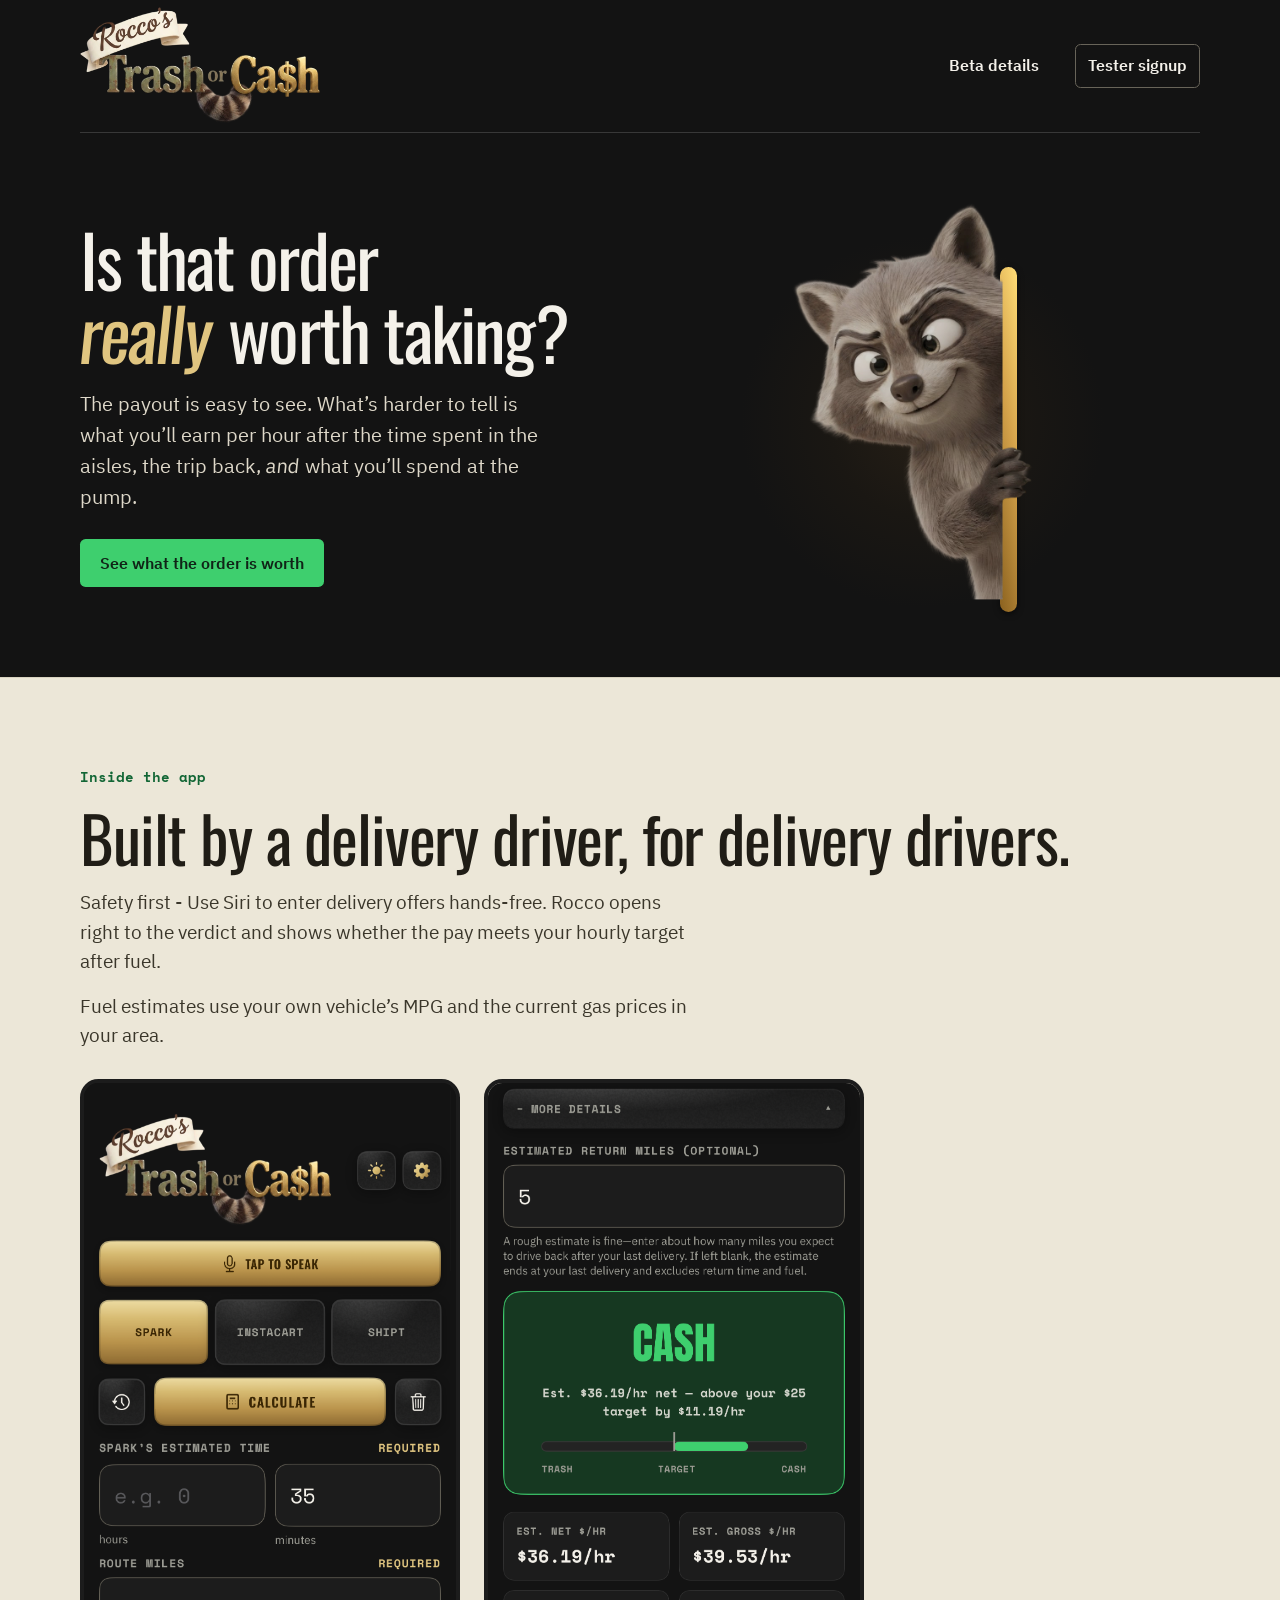
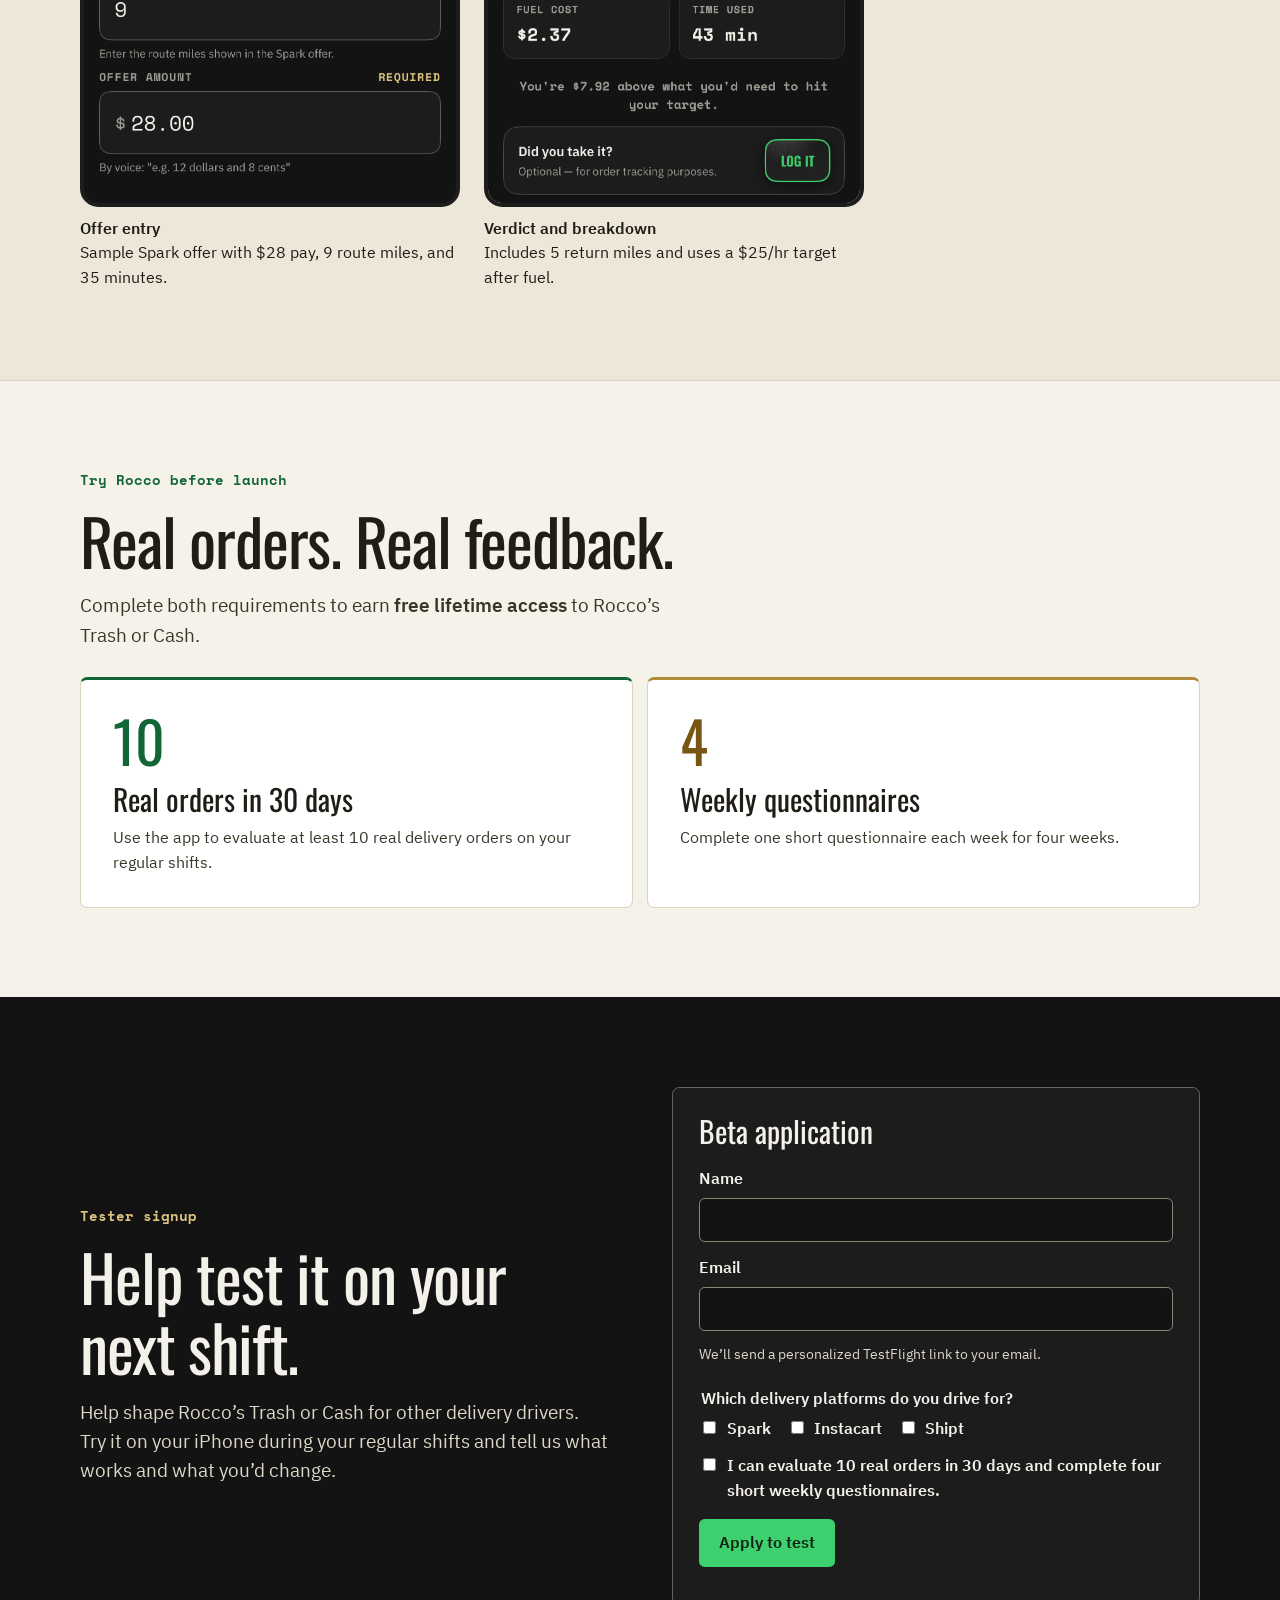
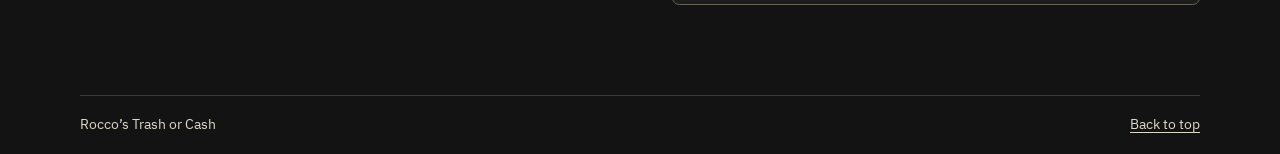
==== commit 8a5184f8: "Use gold for the questionnaire requirement" ====
--- a/index.html
+++ b/index.html
@@ -5,7 +5,7 @@
   <meta name="viewport" content="width=device-width, initial-scale=1">
   <meta name="theme-color" content="#131313">
   <link rel="icon" href="./rocco-avatar.png">
-  <link rel="stylesheet" href="./styles.css?v=4">
+  <link rel="stylesheet" href="./styles.css?v=5">
   <meta name="description" content="See what delivery offers are worth after fuel. An iPhone app built by a delivery driver, for delivery drivers.">
   <meta property="og:type" content="website">
   <meta property="og:site_name" content="Rocco’s Trash or Cash">
--- a/styles.css
+++ b/styles.css
@@ -83,10 +83,10 @@
 .dark .section-intro { color: #ded8c9; }
 .commitments { display: grid; gap: .85rem; margin-top: 1.7rem; }
 .commitments article { background: #fff; border: 1px solid var(--line); border-top: 3px solid var(--deep-green); padding: clamp(1.1rem, 3vw, 2rem); border-radius: .45rem; }
-.commitments article + article { border-top-color: var(--trash); }
+.commitments article + article { border-top-color: #b18a3b; }
 .commitments article p:last-child { margin: .5rem 0 0; color: var(--muted); }
 .count { font: 400 3.6rem/1 var(--display); color: var(--deep-green); margin: 0 0 .75rem; }
-.commitments article + article .count { color: #a73419; }
+.commitments article + article .count { color: #775614; }
 .showcase { background: #ece7d8; border-block: 1px solid var(--line); }
 .showcase-grid, .signup-grid { display: grid; gap: 1.8rem; }
 .signup-grid { align-items: center; }
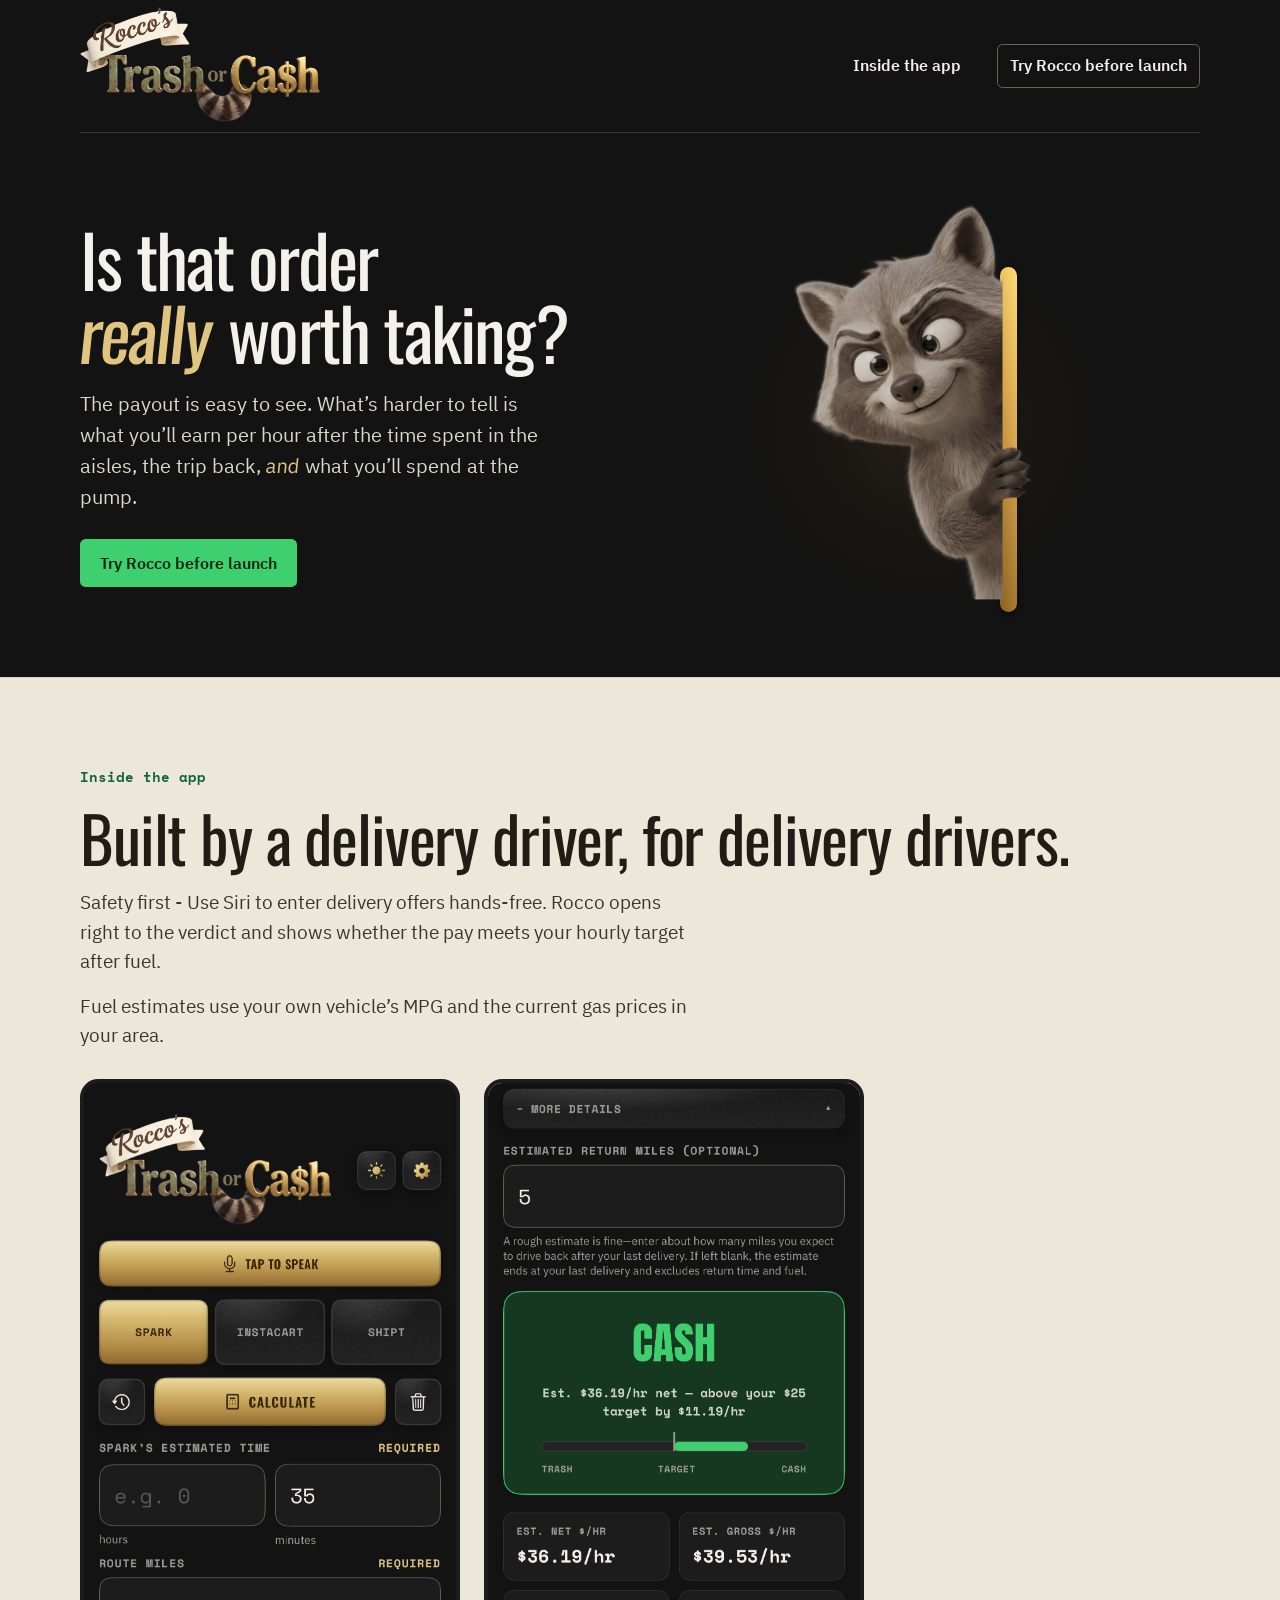
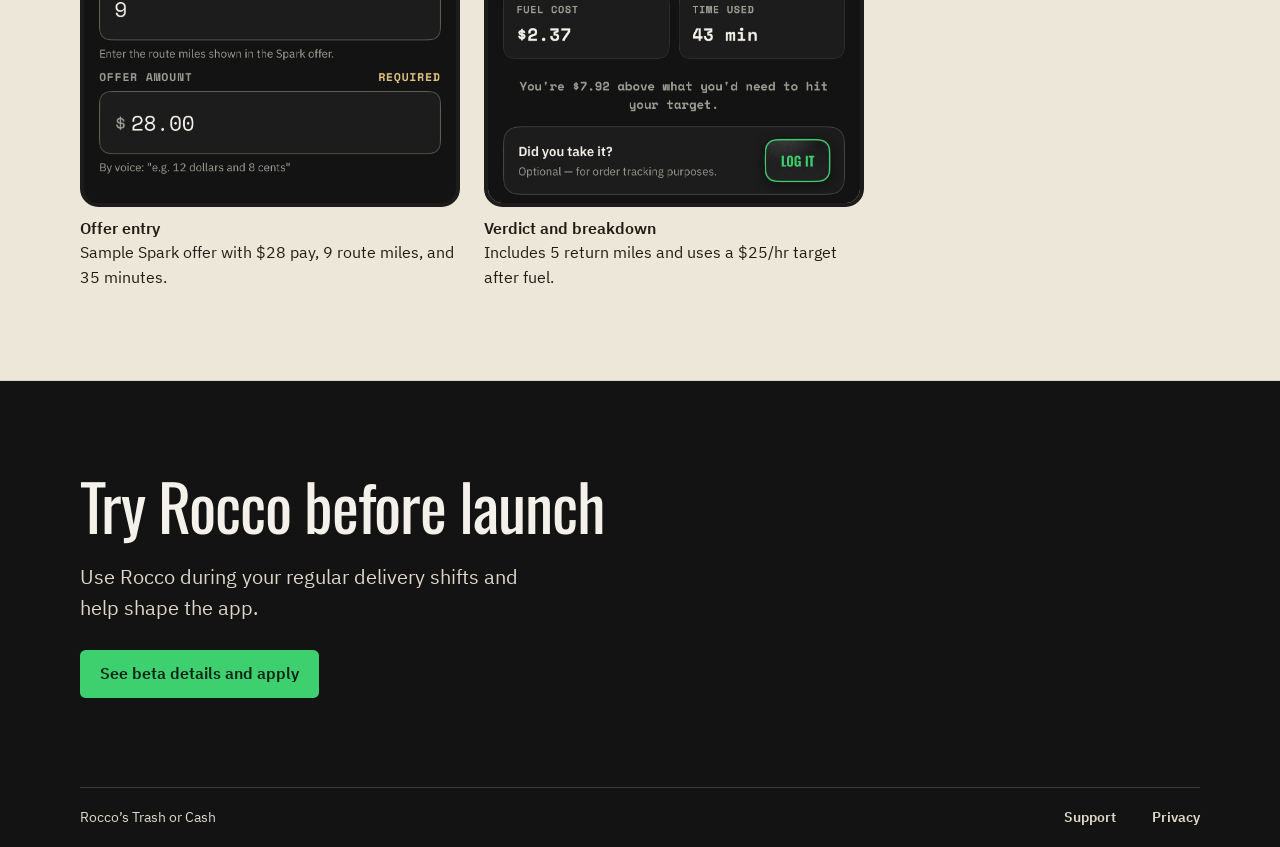
==== commit 173c419e: "Give Rocco a permanent app homepage" ====
--- a/index.html
+++ b/index.html
@@ -25,8 +25,8 @@
     <div class="wrap top">
       <a href="./" class="brand"><img src="./wordmark.png" width="902" height="441" alt="Rocco’s Trash or Cash"></a>
       <nav aria-label="Page navigation">
-        <a class="nav-terms" href="#terms">Beta details</a>
-        <a class="nav-signup" href="#signup">Tester signup</a>
+        <a class="nav-terms" href="#app-preview">Inside the app</a>
+        <a class="nav-signup" href="/beta/">Try Rocco before launch</a>
       </nav>
     </div>
   </header>
@@ -36,7 +36,7 @@
         <div class="hero-copy">
           <h1 id="hero-title">Is that order<br> <em>really</em> worth taking?</h1>
           <p class="lead">The payout is easy to see. What’s harder to tell is what you’ll earn per hour after the time spent in the aisles, the trip back, <em>and</em> what you’ll spend at the pump.</p>
-          <a class="button" href="#app-preview">See what the order is worth</a>
+          <a class="button" href="/beta/">Try Rocco before launch</a>
         </div>
         <div class="hero-art">
           <img src="./rocco-peek-side.png" width="1024" height="1024" alt="Rocco, the raccoon mascot, peeking around a vertical gold bar with a puzzled expression">
@@ -69,103 +69,22 @@
       </div>
     </section>
 
-    <section class="terms" id="terms" aria-labelledby="terms-title">
+    <section id="signup" class="dark" aria-labelledby="beta-invite-title">
       <div class="wrap section-pad">
-        <p class="label">Try Rocco before launch</p>
-        <h2 id="terms-title">Real orders. Real feedback.</h2>
-        <p class="section-intro">Complete both requirements to earn <strong>free lifetime access</strong> to Rocco’s Trash or Cash.</p>
-        <div class="commitments">
-          <article>
-            <p class="count">10</p>
-            <h3>Real orders in 30 days</h3>
-            <p>Use the app to evaluate at least 10 real delivery orders on your regular shifts.</p>
-          </article>
-          <article>
-            <p class="count">4</p>
-            <h3>Weekly questionnaires</h3>
-            <p>Complete one short questionnaire each week for four weeks.</p>
-          </article>
-        </div>
+        <h2 id="beta-invite-title">Try Rocco before launch</h2>
+        <p class="lead">Use Rocco during your regular delivery shifts and help shape the app.</p>
+        <a class="button" href="/beta/">See beta details and apply</a>
       </div>
     </section>
-
-    <section id="signup" class="dark" aria-labelledby="signup-title">
-      <div class="wrap section-pad signup-grid">
-        <div>
-          <p class="label accent">Tester signup</p>
-          <h2 id="signup-title">Help test it on your next shift.</h2>
-          <p class="section-intro">Help shape Rocco’s Trash or Cash for other delivery drivers. Try it on your iPhone during your regular shifts and tell us what works and what you’d change.</p>
-        </div>
-        <form class="signup-card signup-form" action="https://formspree.io/f/xaeojzqr" method="post" aria-labelledby="application-title">
-          <h3 id="application-title">Beta application</h3>
-          <div class="application-fields">
-            <label for="applicant-name">Name</label>
-            <input id="applicant-name" name="name" autocomplete="name" required>
-            <label for="applicant-email">Email</label>
-            <input id="applicant-email" name="email" type="email" autocomplete="email" aria-describedby="email-note" required>
-            <p class="field-note" id="email-note">We’ll send a personalized TestFlight link to your email.</p>
-            <fieldset>
-              <legend>Which delivery platforms do you drive for?</legend>
-              <div class="platform-options">
-                <label><input type="checkbox" name="platforms" value="Spark"> Spark</label>
-                <label><input type="checkbox" name="platforms" value="Instacart"> Instacart</label>
-                <label><input type="checkbox" name="platforms" value="Shipt"> Shipt</label>
-              </div>
-            </fieldset>
-            <label class="commitment-check">
-              <input type="checkbox" name="testing_commitment" value="confirmed" required>
-              <span>I can evaluate 10 real orders in 30 days and complete four short weekly questionnaires.</span>
-            </label>
-          </div>
-          <button class="button" type="submit">Apply to test</button>
-          <p class="field-note" role="status"></p>
-        </form>
-      </div>
-    </section>
-
   </main>
   <footer class="dark">
     <div class="wrap footer">
       <span>Rocco’s Trash or Cash</span>
-      <a href="#main">Back to top</a>
+      <nav aria-label="Footer navigation">
+        <a href="/support/">Support</a>
+        <a href="/privacy/">Privacy</a>
+      </nav>
     </div>
   </footer>
-  <script>
-    const application = document.querySelector('.signup-form');
-    const submitButton = application.querySelector('button[type="submit"]');
-    const status = application.querySelector('[role="status"]');
-    const platforms = Array.from(application.querySelectorAll('input[name="platforms"]'));
-
-    for (const platform of platforms) {
-      platform.addEventListener('change', () => platforms[0].setCustomValidity(''));
-    }
-
-    application.addEventListener('submit', async (event) => {
-      event.preventDefault();
-      if (submitButton.disabled) return;
-      if (!platforms.some((platform) => platform.checked)) {
-        platforms[0].setCustomValidity('Choose at least one delivery platform.');
-        platforms[0].reportValidity();
-        return;
-      }
-
-      submitButton.disabled = true;
-      status.textContent = 'Sending your application…';
-      try {
-        const response = await fetch(application.action, {
-          method: 'POST',
-          body: new FormData(application),
-          headers: { Accept: 'application/json' },
-        });
-        if (!response.ok) throw new Error('Application submission failed');
-        application.reset();
-        status.textContent = 'Thanks! Your application was received.';
-      } catch {
-        status.textContent = 'We couldn’t confirm receipt. Please try again in a moment.';
-      } finally {
-        submitButton.disabled = false;
-      }
-    });
-  </script>
 </body>
 </html>
--- a/styles.css
+++ b/styles.css
@@ -138,3 +138,5 @@
   .signup-grid { grid-template-columns: 1fr 1fr; gap: 4rem; }
   .signup-card { padding: 1.65rem; }
 }
+
+.hero-copy .lead em { color: var(--gold); }
